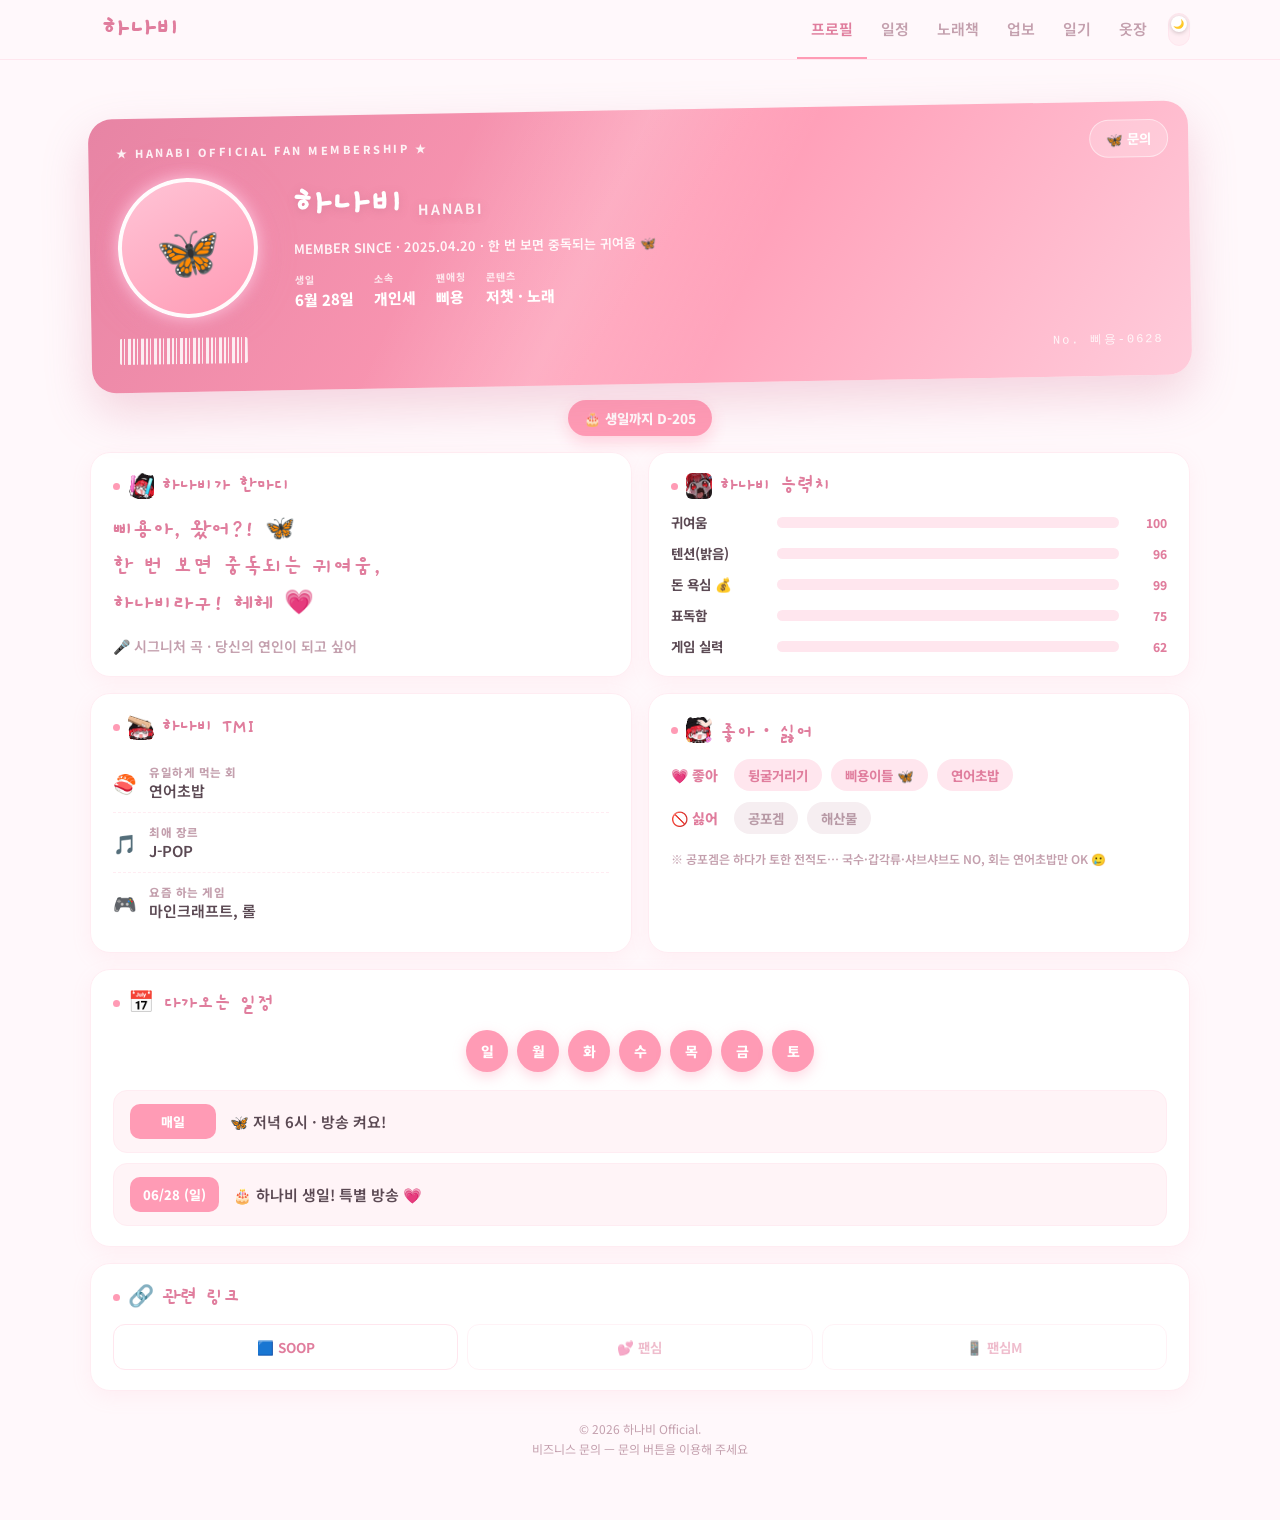
==== index.html @ 8a3b3b25 "Add files via upload" ====
<!DOCTYPE html>
<html lang="ko">
<head>
  <meta charset="UTF-8">
  <meta name="viewport" content="width=device-width, initial-scale=1.0">
  <title>하나비</title>
  <link rel="icon" type="image/jpeg" href="https://profile.img.sooplive.co.kr/LOGO/nj/njcy040628/njcy040628.jpg">
  <meta name="description" content="하나비 공식 페이지">
  <meta property="og:type" content="website">
  <meta property="og:title" content="하나비">
  <meta property="og:description" content="한 번 보면 중독되는 귀여움, 하나비">
  <meta property="og:image" content="https://profile.img.sooplive.co.kr/LOGO/nj/njcy040628/njcy040628.jpg">
  <meta property="og:image:width" content="600">
  <meta property="og:image:height" content="600">
  <meta name="twitter:card" content="summary_large_image">
  <meta name="twitter:title" content="하나비">
  <meta name="twitter:description" content="한 번 보면 중독되는 귀여움, 하나비">
  <link rel="stylesheet" href="https://cdn.jsdelivr.net/gh/orioncactus/pretendard@v1.3.9/dist/web/static/pretendard.css">
  <link href="https://fonts.googleapis.com/css2?family=Gaegu:wght@400;700&family=Nanum+Pen+Script&family=Noto+Sans+KR:wght@400;500;700;800&display=swap" rel="stylesheet">
  <style>
    :root{
      /* ── 색: 이 묶음만 바꾸면 전체 톤이 바뀝니다 (파스텔 로즈) ── */
      --main:#ff9bb5; --main-dark:#e07d9d; --main-light:#ffe6ee;
      --bg:#fff8fb; --card:#ffffff; --logo:#e07d9d;
      --text:#5b4953; --text-soft:#c4a0ae;
      --ink:#5b4953; --soft:#c4a0ae; --line:#ffecf2;
      --page-width:1100px;
      --pen:'Pretendard','Noto Sans KR',sans-serif;       /* 본문 폰트 */
      --katuri:'Gaegu','Pretendard','Noto Sans KR',cursive; /* 로고/이름/제목 손글씨 폰트 */
      --ui:'Pretendard','Noto Sans KR',sans-serif;
      --display:'Gaegu','Pretendard','Noto Sans KR',cursive;
    }
    /* ── 다크모드: 까만색 대신 박스(핑크)와 어울리는 살짝 어두운 로즈 ── */
    body.dark{
      --main:#ffa9c1; --main-dark:#ffc1d3; --main-light:#4c343f;
      --bg:#43303a; --card:#503b45; --logo:#ffc1d3;
      --text:#f3dde6; --text-soft:#e2c3cf;
      --ink:#f3dde6; --soft:#e2c3cf; --line:#5e4852;
    }
    body.dark{ color:var(--text); }
    body.dark footer{ color:var(--text-soft)!important; }

    *{ margin:0; padding:0; box-sizing:border-box; }
    html{ scroll-behavior:smooth; }
    body{
      background:var(--bg); font-family:var(--ui); color:var(--ink);
      min-height:100vh; padding:20px 16px 60px; position:relative;
      overflow-x:hidden; -webkit-font-smoothing:antialiased;
      transition:background .25s ease, color .25s ease;
    }
    a{ color:inherit; text-decoration:none; }
    button{ font-family:inherit; cursor:pointer; }
    :focus-visible{ outline:2.5px solid var(--main); outline-offset:2px; border-radius:6px; }

    /* 떠다니는 입자(연출) */
    #fx{ position:fixed; inset:0; overflow:hidden; pointer-events:none; z-index:0; }
    #fx span{ position:absolute; bottom:-40px; color:var(--main); opacity:0; animation:rise linear infinite; }
    @keyframes rise{ 0%{transform:translateY(0) rotate(0);opacity:0;} 10%{opacity:.40;} 90%{opacity:.40;} 100%{transform:translateY(-106vh) rotate(40deg);opacity:0;} }
    @media (prefers-reduced-motion: reduce){ #fx{display:none;} }

    /* ── 네비 (로고 + 카테고리 + 다크토글) ── */
    .nav{
      position:sticky; top:0; z-index:100;
      background:rgba(255,248,251,0.9); backdrop-filter:blur(12px); -webkit-backdrop-filter:blur(12px);
      border-bottom:1.5px solid var(--main-light);
      display:flex; justify-content:center; margin:-20px -16px 20px; padding:0 12px;
    }
    body.dark .nav{ background:rgba(67,48,58,0.92); }
    .nav-inner{ display:flex; align-items:center; max-width:var(--page-width); width:100%; }
    /* 로고 우선순위 보호 (다른 .nav a 규칙에 안 먹히게) */
    .nav a.nav-logo{
      font-family:var(--katuri); font-size:32px !important; font-weight:700;
      color:var(--logo) !important; padding:8px 12px; margin-right:auto;
      line-height:1; white-space:nowrap; flex-shrink:0; letter-spacing:.5px;
    }
    .nav a{ padding:18px 14px; font-size:15px; font-weight:600; color:var(--soft); border-bottom:2.5px solid transparent; transition:all .2s; white-space:nowrap; }
    .nav a:hover, .nav a.active{ color:var(--main-dark); border-bottom-color:var(--main); }
    .theme-switch{ flex-shrink:0; margin-left:7px; position:relative; width:22px; height:33px; border-radius:999px; border:1.5px solid var(--main-light); background:#ffeef3; padding:0; transition:background .2s; }
    .theme-switch .knob{ position:absolute; left:1.5px; top:1.5px; width:16px; height:16px; border-radius:50%; background:#fff; display:flex; align-items:center; justify-content:center; font-size:9px; box-shadow:0 1px 4px rgba(0,0,0,.2); transition:top .2s, background .2s; }
    body.dark .theme-switch{ background:#5e4852; }
    body.dark .theme-switch .knob{ top:14px; background:#3c2b34; }
    @media (max-width:560px){
      .nav a.nav-logo{ font-size:26px !important; padding:8px 6px; }
      .nav{ padding:0 6px; } .nav a{ padding:14px 8px; font-size:13px; }
    }
    @media (max-width:400px){
      .nav a.nav-logo{ font-size:22px !important; padding:8px 4px; }
      .nav a{ padding:12px 6px; font-size:12px; }
    }

    .wrap{ position:relative; z-index:1; max-width:var(--page-width); margin:0 auto; }

    /* ── 공통 부품 ── */
    .chip{ display:inline-flex; align-items:center; background:var(--main-light); color:var(--main-dark); border-radius:999px; padding:6px 14px; font-size:13.5px; font-weight:700; }
    .tag-gray{ background:#f6eef1; color:#b89aa6; }
    body.dark .tag-gray{ background:#2c1d24; color:#c89cab; }
    .dday{ display:inline-flex; align-items:center; gap:5px; background:var(--main); color:#fff; border-radius:999px; padding:8px 16px; font-size:13.5px; font-weight:800; box-shadow:0 6px 16px color-mix(in srgb,var(--main) 40%,transparent); }
    .sect-title{ font-family:var(--display); font-size:21px; font-weight:700; color:var(--main-dark); display:flex; align-items:center; gap:8px; margin-bottom:13px; }
    .sect-title::before{ content:""; width:7px; height:7px; border-radius:50%; background:var(--main); flex-shrink:0; }
    .sect-ic{ width:26px; height:26px; object-fit:contain; border-radius:6px; flex-shrink:0; }
    .panel{ background:var(--card); border:1.5px solid var(--line); border-radius:20px; padding:20px 22px; box-shadow:0 6px 20px rgba(255,155,181,.10); }

    .quote-box{ font-family:var(--display); font-size:24px; font-weight:700; color:var(--main-dark); line-height:1.55; }
    .quote-sub{ font-size:14px; font-weight:600; color:var(--soft); margin-top:12px; }
    .quote-sub:empty{ display:none; }

    /* TMI */
    .tmi-list{ display:flex; flex-direction:column; }
    .tmi-row{ display:flex; gap:12px; align-items:center; padding:11px 0; border-bottom:1px dashed var(--line); }
    .tmi-row:last-child{ border-bottom:none; }
    .tmi-ic{ font-size:19px; flex-shrink:0; }
    .tmi-k{ font-size:11.5px; font-weight:800; color:var(--soft); letter-spacing:.5px; }
    .tmi-v{ font-size:15px; font-weight:600; }

    /* 능력치 */
    .stats{ display:flex; flex-direction:column; gap:11px; }
    .stat-row{ display:grid; grid-template-columns:96px 1fr 38px; align-items:center; gap:10px; }
    .stat-row .lab{ font-size:13.5px; font-weight:700; }
    .stat-row .bar{ height:11px; border-radius:999px; background:var(--main-light); overflow:hidden; }
    .stat-row .fill{ height:100%; border-radius:999px; background:linear-gradient(90deg,var(--main),var(--main-dark)); }
    .stat-row .pct{ font-size:12px; font-weight:800; color:var(--main-dark); text-align:right; }

    /* 좋아 싫어 */
    .likes{ display:flex; flex-direction:column; gap:11px; }
    .like-row{ display:flex; align-items:center; gap:9px; flex-wrap:wrap; }
    .like-row .lab{ font-size:14px; font-weight:800; color:var(--main-dark); min-width:54px; }
    .like-note{ font-size:12px; color:var(--soft); font-weight:600; margin-top:4px; line-height:1.6; }

    /* 다가오는 일정 — 요일 동그라미 + 행 */
    .day-row{ display:flex; flex-wrap:wrap; gap:9px; justify-content:center; margin:2px 0 18px; }
    .day{ width:42px; height:42px; border-radius:50%; display:flex; align-items:center; justify-content:center; font-size:14px; font-weight:800; background:var(--main-light); color:var(--soft); }
    .day.on{ background:var(--main); color:#fff; box-shadow:0 5px 13px color-mix(in srgb,var(--main) 38%,transparent); }
    .sch-list{ display:flex; flex-direction:column; gap:10px; }
    .sch-item{ display:flex; align-items:center; gap:14px; background:color-mix(in srgb,var(--main-light) 45%,var(--card)); border:1px solid var(--line); border-radius:14px; padding:13px 16px; }
    .sch-item .d{ font-size:13px; font-weight:800; color:#fff; background:var(--main); border-radius:10px; padding:8px 13px; flex-shrink:0; text-align:center; min-width:86px; }
    .sch-item .t{ font-size:15px; font-weight:600; }

    /* 다시보기(VOD) — loadOriginalSongs()가 자동으로 채움 */
    .ovod-grid{ display:grid; grid-template-columns:repeat(2,1fr); gap:13px; }
    .ovod-card{ border-radius:16px; overflow:hidden; border:1.5px solid var(--line); background:var(--card); transition:transform .15s; }
    .ovod-card:hover{ transform:translateY(-3px); }
    .ovod-embed{ position:relative; width:100%; aspect-ratio:16/9; background:#000; }
    .ovod-embed iframe{ position:absolute; inset:0; width:100%; height:100%; border:0; }
    .ovod-title{ padding:12px 14px; font-weight:700; color:var(--text); text-align:center; font-size:14px; }

    /* 관련 링크 */
    .links{ display:grid; grid-template-columns:repeat(3,1fr); gap:9px; }
    .link-btn{ display:flex; align-items:center; gap:7px; justify-content:center; border:1.5px solid var(--main-light); border-radius:12px; padding:12px; font-weight:700; font-size:13.5px; color:var(--main-dark); transition:all .15s; }
    .link-btn:hover{ background:var(--main-light); }

    /* ── 회원증 카드 ── */
    .e-wrap{ padding-top:30px; display:flex; flex-direction:column; gap:16px; }
    .e-card{ position:relative; border-radius:24px; padding:26px 28px 28px; color:#fff; overflow:hidden; background:linear-gradient(125deg,#e784a4,#ff9bb5 52%,#ffccdb); box-shadow:0 20px 46px rgba(220,130,160,.30); transform:rotate(-1deg); }
    .e-card .sheen{ position:absolute; inset:0; background:linear-gradient(115deg,transparent 32%,rgba(255,255,255,.22) 46%,transparent 60%); pointer-events:none; }
    .e-card .inq{ position:absolute; top:18px; right:20px; z-index:2; display:inline-flex; align-items:center; gap:5px; background:rgba(255,255,255,.22); border:1.5px solid rgba(255,255,255,.5); color:#fff; border-radius:999px; padding:8px 16px; font-size:13.5px; font-weight:700; transition:all .15s; }
    .e-card .inq:hover{ background:rgba(255,255,255,.36); }
    .e-top{ font-size:11px; font-weight:800; letter-spacing:2.5px; color:rgba(255,255,255,.88); text-transform:uppercase; margin-bottom:18px; }
    .e-main{ display:flex; gap:32px; align-items:center; flex-wrap:wrap; position:relative; z-index:1; }
    .e-photo{ width:140px; height:140px; border-radius:50%; overflow:hidden; flex-shrink:0; border:4px solid rgba(255,255,255,.95); background:linear-gradient(150deg,#ffc4d6,#ff9bb5); display:flex; align-items:center; justify-content:center; font-size:52px; box-shadow:0 0 16px rgba(255,202,224,.9),0 0 34px rgba(255,150,190,.6),0 8px 22px rgba(220,130,160,.35); animation:neon 2.8s ease-in-out infinite; cursor:pointer; }
    .e-photo img{ width:100%; height:100%; object-fit:cover; display:block; }
    @keyframes neon{ 0%,100%{box-shadow:0 0 14px rgba(255,206,226,.78),0 0 28px rgba(255,156,196,.5),0 8px 22px rgba(220,130,160,.35);} 50%{box-shadow:0 0 24px rgba(255,216,232,1),0 0 52px rgba(255,166,200,.85),0 8px 22px rgba(220,130,160,.35);} }
    @media (prefers-reduced-motion: reduce){ .e-photo{ animation:none; } }
    .e-id{ flex:1; min-width:230px; padding-left:4px; }
    .e-name{ font-family:var(--display); font-weight:700; font-size:46px; line-height:1; display:flex; align-items:baseline; gap:11px; text-shadow:0 2px 10px rgba(180,90,120,.28); }
    .e-name em{ font-style:normal; font-family:var(--ui); font-size:14px; font-weight:700; letter-spacing:2px; color:rgba(255,255,255,.88); }
    .e-since{ font-size:13px; font-weight:600; color:rgba(255,255,255,.92); margin:11px 0 14px; }
    .e-stats{ display:flex; flex-wrap:wrap; gap:16px 20px; }
    .e-stat .k{ font-size:10px; font-weight:800; letter-spacing:1px; color:rgba(255,255,255,.75); text-transform:uppercase; }
    .e-stat .v{ font-size:15px; font-weight:800; margin-top:2px; }
    .e-foot{ display:flex; justify-content:space-between; align-items:flex-end; margin-top:20px; position:relative; z-index:1; gap:12px; flex-wrap:wrap; }
    .e-barcode{ height:26px; width:128px; background:repeating-linear-gradient(90deg,#fff 0 2px,transparent 2px 4px,#fff 4px 5px,transparent 5px 8px,#fff 8px 11px,transparent 11px 13px); opacity:.85; border-radius:2px; }
    .e-no{ font-family:'Courier New',monospace; font-size:12px; letter-spacing:2px; color:rgba(255,255,255,.85); }
    .e-body{ display:grid; grid-template-columns:1fr 1fr; gap:16px; }
    .e-body .full{ grid-column:1/-1; }
    @media(max-width:740px){
      .e-name{ font-size:38px; }
      .e-body{ grid-template-columns:1fr; }
      .e-main{ justify-content:center; text-align:center; }
      .e-id{ text-align:left; min-width:0; }
      .e-photo{ width:122px; height:122px; }
      .ovod-grid{ grid-template-columns:1fr; }
      .links{ grid-template-columns:repeat(3,1fr); }
    }

    /* ── 문의 모달 ── */
    .iq-ov{ position:absolute; left:0; right:0; background:rgba(90,55,70,.4); display:none; align-items:flex-start; justify-content:center; z-index:600; padding:16px; }
    .iq-ov.show{ display:flex; }
    .iq-modal{ background:var(--card); border-radius:22px; width:100%; max-width:420px; padding:24px; box-shadow:0 20px 60px rgba(150,80,110,.35); }
    .iq-title{ font-size:18px; font-weight:800; color:var(--main-dark); margin-bottom:4px; }
    .iq-desc{ font-size:13px; color:var(--text-soft); margin-bottom:16px; }
    .iq-input{ width:100%; padding:12px 14px; border-radius:12px; border:1.5px solid var(--main-light); background:var(--bg); color:var(--ink); font-size:14px; outline:none; margin-bottom:10px; font-family:inherit; box-sizing:border-box; }
    .iq-input:focus{ border-color:var(--main); }
    .iq-btns{ display:flex; gap:8px; margin-top:6px; }
    .iq-btns button{ flex:1; padding:12px; border-radius:12px; border:none; font-size:14px; font-weight:700; }
    .iq-send{ background:var(--main); color:#fff; }
    .iq-cancel{ background:var(--main-light); color:var(--main-dark); }

    footer{ text-align:center; color:var(--text-soft); font-size:12px; line-height:1.7; margin-top:28px; position:relative; z-index:1; }

    /* ====== 다크모드: 아래 바디 박스도 히어로(핑크)와 색 통일 + 글자 흰색 ====== */
    body.dark .panel{
      background:linear-gradient(135deg,#e07d9d,#ff9bb5);
      border-color:rgba(255,255,255,.28); color:#fff;
      box-shadow:0 10px 28px rgba(120,40,70,.42);
      --main:#ffffff; --main-dark:#ffffff; --main-light:rgba(255,255,255,.22);
      --soft:rgba(255,255,255,.82); --line:rgba(255,255,255,.28);
      --card:transparent; --text:#ffffff; --text-soft:rgba(255,255,255,.82); --ink:#ffffff;
    }
    body.dark .panel .tag-gray{ background:rgba(255,255,255,.15); color:rgba(255,255,255,.85); }
    body.dark .panel .day{ background:rgba(255,255,255,.12); color:rgba(255,255,255,.55); box-shadow:none; }
    body.dark .panel .day.on{ background:rgba(255,255,255,.30); color:#fff; }
    body.dark .panel .sch-item{ background:rgba(255,255,255,.13); border-color:rgba(255,255,255,.22); }
    body.dark .panel .sch-item .d{ background:rgba(255,255,255,.28); color:#fff; }
    body.dark .panel .ovod-card{ background:rgba(255,255,255,.12); border-color:rgba(255,255,255,.24); }
    body.dark .panel .ovod-title{ color:#fff; }
    body.dark .panel .link-btn{ border-color:rgba(255,255,255,.45); color:#fff; }
    body.dark .panel .link-btn:hover{ background:rgba(255,255,255,.18); }
  </style>
</head>
<body>

<div id="fx"></div>

<nav class="nav">
  <div class="nav-inner">
    <a href="index.html" class="nav-logo">하나비</a>
    <a href="index.html" class="active">프로필</a>
    <a href="schedule/">일정</a>
    <a href="song/">노래책</a>
    <a href="work/">업보</a>
    <a href="diary/">일기</a>
    <a href="dress/">옷장</a>
    <button class="theme-switch" id="themeSwitch" type="button" aria-label="다크모드 전환"><span class="knob" id="themeKnob">🌙</span></button>
  </div>
</nav>

<div class="wrap">
  <section class="e-wrap">

    <!-- 회원증 카드 (필수①: SOOP 프사 / 필수②: 문의) -->
    <div class="e-card">
      <div class="sheen"></div>
      <button class="inq" onclick="openInquiry()">🦋 문의</button>
      <div class="e-top">★ HANABI OFFICIAL FAN MEMBERSHIP ★</div>
      <div class="e-main">
        <div class="e-photo" id="avatarWrap">
          <img id="avatarImg" src="" alt="하나비" style="display:none" onerror="this.style.display='none'; var e=document.getElementById('avatarEmoji'); if(e) e.style.display='flex'">
          <span id="avatarEmoji">🦋</span>
        </div>
        <div class="e-id">
          <div class="e-name"><span id="info-name">하나비</span> <em>HANABI</em></div>
          <div class="e-since">MEMBER SINCE · 2025.04.20 · 한 번 보면 중독되는 귀여움 🦋</div>
          <div class="e-stats">
            <div class="e-stat"><div class="k">생일</div><div class="v">6월 28일</div></div>
            <div class="e-stat"><div class="k">소속</div><div class="v">개인세</div></div>
            <div class="e-stat"><div class="k">팬애칭</div><div class="v" id="info-fandom">삐용</div></div>
            <div class="e-stat"><div class="k">콘텐츠</div><div class="v">저챗 · 노래</div></div>
          </div>
        </div>
      </div>
      <div class="e-foot"><div class="e-barcode"></div><div class="e-no">No. 삐용-0628</div></div>
    </div>

    <div style="display:flex;justify-content:center;"><span class="dday" id="dday"></span></div>

    <div class="e-body">

      <!-- 한마디 (quote + head-sub) -->
      <div class="panel">
        <div class="sect-title"><img class="sect-ic" src="[data-uri]" alt="">하나비가 한마디</div>
        <div class="quote-box" id="quote"></div>
        <div class="quote-sub" id="head-sub"></div>
      </div>

      <!-- 능력치 (디자인 고정값) -->
      <div class="panel">
        <div class="sect-title"><img class="sect-ic" src="[data-uri]" alt="">하나비 능력치</div>
        <div class="stats">
          <div class="stat-row"><span class="lab">귀여움</span><span class="bar"><span class="fill" style="width:100%"></span></span><span class="pct">100</span></div>
          <div class="stat-row"><span class="lab">텐션(밝음)</span><span class="bar"><span class="fill" style="width:96%"></span></span><span class="pct">96</span></div>
          <div class="stat-row"><span class="lab">돈 욕심 💰</span><span class="bar"><span class="fill" style="width:99%"></span></span><span class="pct">99</span></div>
          <div class="stat-row"><span class="lab">표독함</span><span class="bar"><span class="fill" style="width:75%"></span></span><span class="pct">75</span></div>
          <div class="stat-row"><span class="lab">게임 실력</span><span class="bar"><span class="fill" style="width:62%"></span></span><span class="pct">62</span></div>
        </div>
      </div>

      <!-- TMI (tmi-food / tmi-song / tmi-book) -->
      <div class="panel">
        <div class="sect-title"><img class="sect-ic" src="[data-uri]" alt="">하나비 TMI</div>
        <div class="tmi-list">
          <div class="tmi-row"><span class="tmi-ic">🍣</span><div><div class="tmi-k">유일하게 먹는 회</div><div class="tmi-v" id="tmi-food"></div></div></div>
          <div class="tmi-row"><span class="tmi-ic">🎵</span><div><div class="tmi-k">최애 장르</div><div class="tmi-v" id="tmi-song"></div></div></div>
          <div class="tmi-row"><span class="tmi-ic">🎮</span><div><div class="tmi-k">요즘 하는 게임</div><div class="tmi-v" id="tmi-book"></div></div></div>
        </div>
      </div>

      <!-- 좋아 · 싫어 (like1~4 / dislike1~2) -->
      <div class="panel">
        <div class="sect-title"><img class="sect-ic" src="[data-uri]" alt="">좋아 · 싫어</div>
        <div class="likes">
          <div class="like-row"><span class="lab">💗 좋아</span><span class="chip" id="like1"></span><span class="chip" id="like2"></span><span class="chip" id="like3"></span><span class="chip" id="like4"></span></div>
          <div class="like-row"><span class="lab">🚫 싫어</span><span class="chip tag-gray" id="dislike1"></span><span class="chip tag-gray" id="dislike2"></span></div>
          <div class="like-note">※ 공포겜은 하다가 토한 전적도… 국수·갑각류·샤브샤브도 NO, 회는 연어초밥만 OK 🥲</div>
        </div>
      </div>

      <!-- 다가오는 일정 (요일=days 연동 / 행=고정) -->
      <div class="panel full">
        <div class="sect-title">📅 다가오는 일정</div>
        <div class="day-row">
          <span class="day" id="day-0">일</span>
          <span class="day" id="day-1">월</span>
          <span class="day" id="day-2">화</span>
          <span class="day" id="day-3">수</span>
          <span class="day" id="day-4">목</span>
          <span class="day" id="day-5">금</span>
          <span class="day" id="day-6">토</span>
        </div>
        <div class="sch-list">
          <div class="sch-item"><span class="d">매일</span><span class="t">🦋 저녁 6시 · 방송 켜요!</span></div>
          <div class="sch-item"><span class="d">06/28 (일)</span><span class="t">🎂 하나비 생일! 특별 방송 💗</span></div>
        </div>
      </div>

      <!-- 다시보기(VOD) — 관리자 "오리지널 곡"에 VOD ID 넣으면 자동 임베드, 없으면 자동 숨김 -->
      <div class="panel full" id="songs-card" style="display:none">
        <div class="sect-title">🎬 하나비 다시보기 (VOD)</div>
        <div class="ovod-grid" id="ovod-grid"></div>
      </div>

      <!-- 관련 링크 (link-soop / link-fancim / link-mfancim) -->
      <div class="panel full">
        <div class="sect-title">🔗 관련 링크</div>
        <div class="links">
          <a class="link-btn" id="link-soop" href="#" target="_blank">🟦 SOOP</a>
          <a class="link-btn" id="link-fancim" href="#" target="_blank">💕 팬심</a>
          <a class="link-btn" id="link-mfancim" href="#" target="_blank">📱 팬심M</a>
        </div>
      </div>

    </div>
  </section>
</div>

<footer>© 2026 하나비 Official.<br>비즈니스 문의 — 문의 버튼을 이용해 주세요</footer>

<!-- 필수② 문의 모달 -->
<div class="iq-ov" id="iq-ov" onclick="if(event.target===this)closeInquiry()">
  <div class="iq-modal">
    <div class="iq-title">🦋 문의하기</div>
    <div class="iq-desc">하나비에게 하고 싶은 말을 남겨주세요 💗</div>
    <input class="iq-input" id="iq-nick" placeholder="닉네임 (필수)">
    <textarea class="iq-input" id="iq-msg" rows="4" placeholder="문의 내용을 적어주세요"></textarea>
    <div class="iq-btns">
      <button class="iq-cancel" onclick="closeInquiry()">취소</button>
      <button class="iq-send" onclick="sendInquiry()">보내기 💗</button>
    </div>
  </div>
</div>

<script src="https://cdn.jsdelivr.net/npm/@supabase/supabase-js@2/dist/umd/supabase.min.js"></script>
<script src="supabase.js"></script>
<script>
  // 기본값(=하나비 데이터). 관리자에서 저장하면 그 값이 우선 적용됩니다.
  const defaults = {
    'soop-id': 'njcy040628',
    avatar: 'https://media.discordapp.net/attachments/1491507864429269004/1518097857905819778/Honeycam_2026-04-02_14-23-13.gif?ex=6a38ae4e&is=6a375cce&hm=020aabccb123e61a4e228561f84d3f470d7c712e2c52903b4cb1162a5ae8467f&=',
    'info-name': '하나비',
    'info-catchphrase': '한 번 보면 중독되는 귀여움',
    'info-tags': '', 'info-mbti': '', 'info-fandom': '삐용', 'info-dates': '데뷔 2025.04.20',
    like1: '뒹굴거리기', like2: '삐용이들 🦋', like3: '연어초밥', like4: '',
    dislike1: '공포겜', dislike2: '해산물',
    'tmi-food': '연어초밥', 'tmi-song': 'J-POP', 'tmi-book': '마인크래프트, 롤',
    days: '0,1,2,3,4,5,6',
    quote: '삐용아, 왔어?! 🦋\n한 번 보면 중독되는 귀여움,\n하나비라구! 헤헤 💗',
    'head-sub': '🎤 시그니처 곡 · 당신의 연인이 되고 싶어',
    msg: '',
    'link-soop': 'https://www.sooplive.com/station/njcy040628',
    'link-youtube': '', 'link-fancafe': '', 'link-fancim': '', 'link-mfancim': '', 'link-heart': '', 'link-code': '',
  };

  async function load() {
    let saved = {};
    try {
      const { data } = await db.from('profile').select('data').eq('id', 1);
      if (data && data[0] && data[0].data) saved = data[0].data;
    } catch (e) { console.log('profile load: 기본값 사용', e && e.message); }
    const d = { ...defaults, ...saved };

    // 필수① SOOP 프사: 직접 URL(avatar) 우선, 없으면 soop-id로 자동 조립
    function soopAvatar(id) {
      if (!id) return null;
      id = String(id).trim().toLowerCase();
      if (id.length < 2) return null;
      return `https://profile.img.sooplive.co.kr/LOGO/${id.slice(0,2)}/${id}/${id}.jpg`;
    }
    const avatarUrl = d.avatar || soopAvatar(d['soop-id']);
    const img = document.getElementById('avatarImg');
    const emoji = document.getElementById('avatarEmoji');
    if (avatarUrl && img) { img.src = avatarUrl; img.style.display = 'block'; if (emoji) emoji.style.display = 'none'; }

    // 아래는 전부 "요소가 있을 때만" 동작
    const nameEl = document.getElementById('info-name'); if (nameEl) nameEl.textContent = d['info-name'] || '';
    const quoteEl = document.getElementById('quote'); if (quoteEl) quoteEl.innerHTML = (d.quote || '').replace(/\n/g, '<br>');
    const hsEl = document.getElementById('head-sub'); if (hsEl) hsEl.textContent = d['head-sub'] || '';
    const msgEl = document.getElementById('msg'); if (msgEl) msgEl.innerHTML = (d.msg || '').replace(/\n/g, '<br>');

    ['info-catchphrase', 'info-mbti', 'info-fandom', 'info-dates'].forEach(id => {
      const el = document.getElementById(id); if (el) el.textContent = d[id] || '';
    });
    const tagsEl = document.getElementById('info-tags');
    if (tagsEl) tagsEl.innerHTML = (d['info-tags'] || '').split(',').filter(t => t.trim())
      .map(t => `<span class="chip">${t.trim()}</span>`).join('');

    // TMI
    ['tmi-food', 'tmi-song', 'tmi-book'].forEach(id => {
      const el = document.getElementById(id); if (el) el.textContent = d[id] || '';
    });

    // 좋아/싫어 (빈 값은 자동 숨김)
    ['like1', 'like2', 'like3', 'like4', 'dislike1', 'dislike2'].forEach(id => {
      const el = document.getElementById(id);
      if (el) { const v = (d[id] || '').trim(); el.textContent = v; el.style.display = v ? '' : 'none'; }
    });

    // 관련 링크 (값 있으면 href 연결, 없으면 비활성)
    [['link-soop'], ['link-fancim'], ['link-mfancim']].forEach(([id]) => {
      const el = document.getElementById(id); if (!el) return;
      const v = (d[id] || '').trim();
      if (v) { el.href = v; el.style.opacity = ''; el.style.pointerEvents = ''; }
      else { el.href = '#'; el.style.opacity = '.5'; el.style.pointerEvents = 'none'; }
    });

    // 방송 요일 (days → 동그라미 점등)
    const activeDays = (d.days || '').split(',').map(x => x.trim());
    for (let i = 0; i <= 6; i++) {
      const chip = document.getElementById('day-' + i);
      if (chip) chip.className = 'day' + (activeDays.includes(String(i)) ? ' on' : '');
    }
  }

  // 오리지널 곡(VOD) — songs-card / ovod-grid 가 있을 때만, DB 없으면 조용히 숨김
  async function loadOriginalSongs() {
    const card = document.getElementById('songs-card');
    const grid = document.getElementById('ovod-grid');
    if (!card || !grid) return;
    if (typeof fetchAll !== 'function') { card.style.display = 'none'; return; }
    try {
      const list = await fetchAll('original_songs', { order: 'id', asc: false });
      if (!list || !list.length) { card.style.display = 'none'; return; }
      card.style.display = '';
      grid.innerHTML = list.map(s => {
        const vid = (s.vod_id || '').trim();
        return `<div class="ovod-card"><div class="ovod-embed"><iframe src="https://vod.sooplive.co.kr/player/${vid}/embed?showChat=false&autoPlay=false&mutePlay=false" frameborder="0" allowfullscreen scrolling="no"></iframe></div><div class="ovod-title">${(s.title || '').replace(/</g, '&lt;')}</div></div>`;
      }).join('');
    } catch (e) { console.log('VOD load skip', e && e.message); card.style.display = 'none'; }
  }

  load();
  loadOriginalSongs();

  // 필수② 문의 모달
  function openInquiry() {
    const ov = document.getElementById('iq-ov');
    const e = window.event;
    let y = 80;
    if (e) { y = (e.pageY != null ? e.pageY : (e.clientY || 0)); }
    ov.style.top = Math.max(10, y - 60) + 'px';
    ov.classList.add('show');
  }
  function closeInquiry() { document.getElementById('iq-ov').classList.remove('show'); }
  async function sendInquiry() {
    const nick = document.getElementById('iq-nick').value.trim();
    if (!nick) { alert('닉네임을 적어주세요'); return; }
    const msg = document.getElementById('iq-msg').value.trim();
    if (!msg) { alert('문의 내용을 적어주세요'); return; }
    let ok = false;
    try { if (typeof insertRow === 'function') ok = await insertRow('inquiries', { nickname: nick, message: msg }); }
    catch (e) { ok = false; }
    if (ok) {
      alert('문의가 전송됐어요! 💗');
      document.getElementById('iq-nick').value = ''; document.getElementById('iq-msg').value = '';
      closeInquiry();
    } else {
      alert('전송 실패 ㅠㅠ 잠시 후 다시 시도해주세요');
    }
  }

  // SOOP iframe 삽입 시 높이 자동조절
  if (window.parent !== window && typeof initIframeResize === 'function') {
    window.addEventListener('load', initIframeResize);
    setTimeout(initIframeResize, 800);
  }
</script>
<script>
  // 필수③ 다크모드 토글
  (function () {
    if (localStorage.getItem('theme') === 'dark') document.body.classList.add('dark');
    var sw = document.getElementById('themeSwitch');
    var knob = document.getElementById('themeKnob');
    function refresh() { if (knob) knob.textContent = document.body.classList.contains('dark') ? '☀️' : '🌙'; }
    if (sw) sw.addEventListener('click', function () {
      document.body.classList.toggle('dark');
      localStorage.setItem('theme', document.body.classList.contains('dark') ? 'dark' : 'light');
      refresh();
    });
    refresh();
  })();

  // 생일 D-Day (6월 28일)
  (function () {
    var t = new Date(); t.setHours(0, 0, 0, 0);
    var n = new Date(t.getFullYear(), 5, 28); // 5 = 6월
    if (n < t) n.setFullYear(t.getFullYear() + 1);
    var d = Math.round((n - t) / 86400000);
    var el = document.getElementById('dday');
    if (el) el.textContent = d === 0 ? '🎂 생일 D-DAY!' : '🎂 생일까지 D-' + d;
  })();
</script>
<!-- 공통 연출(입자·클릭·기울기·프사톡). 모양은 fx.js 상단 설정에서 -->
<script src="fx.js"></script>
</body>
</html>
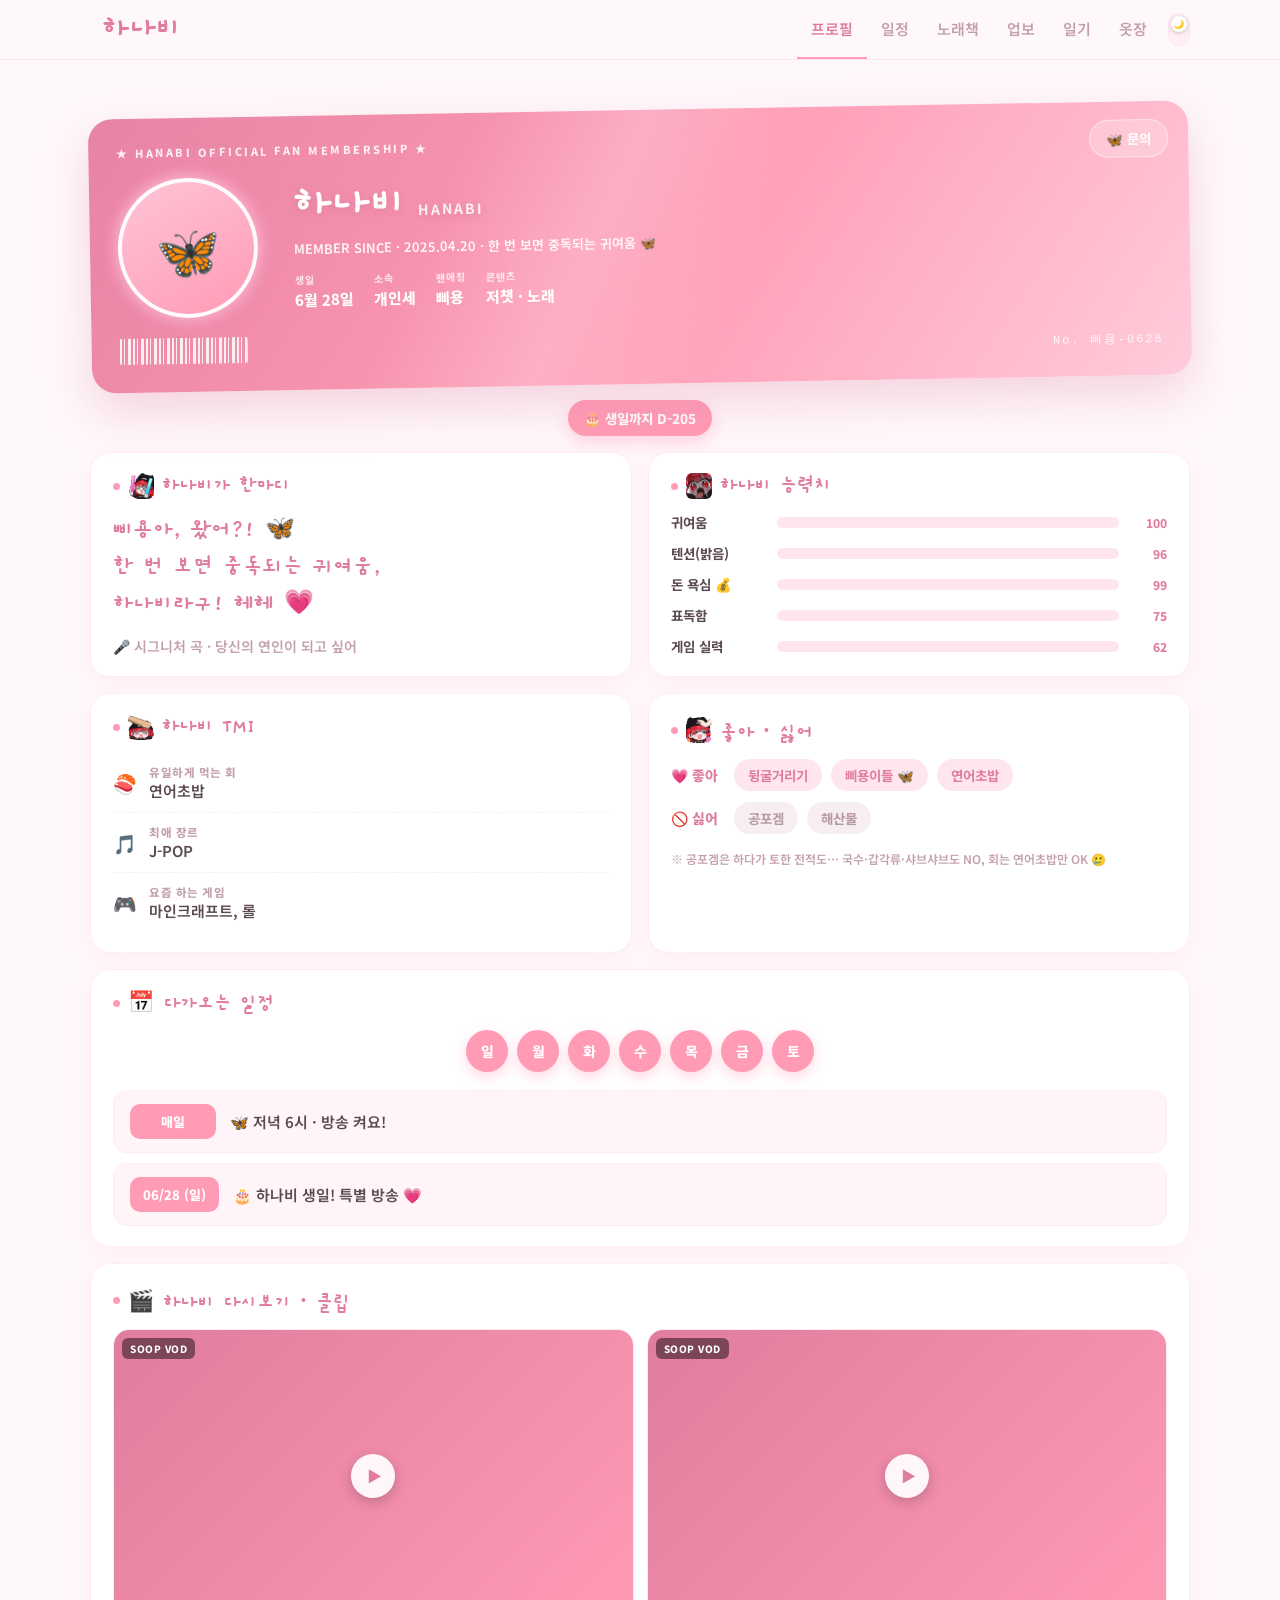
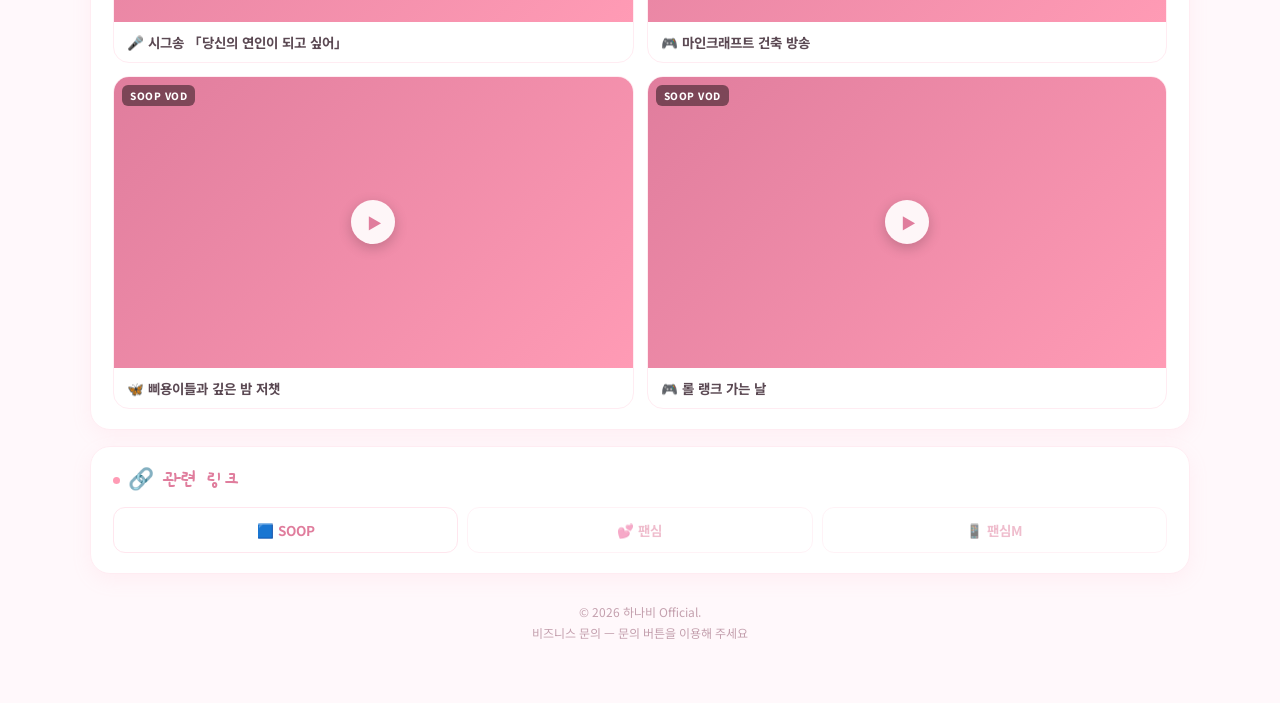
==== commit b19cd39f: "Add files via upload" ====
--- a/index.html
+++ b/index.html
@@ -142,6 +142,14 @@
     .ovod-embed{ position:relative; width:100%; aspect-ratio:16/9; background:#000; }
     .ovod-embed iframe{ position:absolute; inset:0; width:100%; height:100%; border:0; }
     .ovod-title{ padding:12px 14px; font-weight:700; color:var(--text); text-align:center; font-size:14px; }
+    /* ▶ 미리보기 카드(곡 등록 전 표시) */
+    .vod-grid{ display:grid; grid-template-columns:repeat(2,1fr); gap:13px; }
+    .vod-card{ background:var(--card); border:1.5px solid var(--line); border-radius:16px; overflow:hidden; transition:transform .15s; }
+    .vod-card:hover{ transform:translateY(-3px); }
+    .vod-thumb{ position:relative; aspect-ratio:16/9; background:linear-gradient(135deg,var(--main-dark),var(--main)); display:flex; align-items:center; justify-content:center; }
+    .vod-thumb .play{ width:44px; height:44px; border-radius:50%; background:rgba(255,255,255,.92); display:flex; align-items:center; justify-content:center; color:var(--main-dark); font-size:15px; padding-left:3px; box-shadow:0 4px 14px rgba(0,0,0,.2); }
+    .vod-thumb .tag{ position:absolute; top:8px; left:8px; background:rgba(0,0,0,.45); color:#fff; font-size:10px; font-weight:800; padding:3px 8px; border-radius:6px; letter-spacing:.5px; }
+    .vod-title{ padding:10px 13px; font-size:13.5px; font-weight:700; }
 
     /* 관련 링크 */
     .links{ display:grid; grid-template-columns:repeat(3,1fr); gap:9px; }
@@ -213,6 +221,10 @@
     body.dark .panel .sch-item .d{ background:rgba(255,255,255,.28); color:#fff; }
     body.dark .panel .ovod-card{ background:rgba(255,255,255,.12); border-color:rgba(255,255,255,.24); }
     body.dark .panel .ovod-title{ color:#fff; }
+    body.dark .panel .vod-card{ background:rgba(255,255,255,.12); border-color:rgba(255,255,255,.24); }
+    body.dark .panel .vod-thumb{ background:linear-gradient(135deg,#c96788,#e88aa8); }
+    body.dark .panel .vod-thumb .play{ background:rgba(255,255,255,.95); color:#d96f93; }
+    body.dark .panel .vod-title{ color:#fff; }
     body.dark .panel .link-btn{ border-color:rgba(255,255,255,.45); color:#fff; }
     body.dark .panel .link-btn:hover{ background:rgba(255,255,255,.18); }
   </style>
@@ -322,10 +334,15 @@
         </div>
       </div>
 
-      <!-- 다시보기(VOD) — 관리자 "오리지널 곡"에 VOD ID 넣으면 자동 임베드, 없으면 자동 숨김 -->
-      <div class="panel full" id="songs-card" style="display:none">
-        <div class="sect-title">🎬 하나비 다시보기 (VOD)</div>
-        <div class="ovod-grid" id="ovod-grid"></div>
+      <!-- 다시보기·클립 — ▶ 미리보기 카드 기본 표시. 관리자 프로필 탭 "다시보기·클립"에 ID 넣으면 실제 영상으로 자동 교체 -->
+      <div class="panel full" id="songs-card">
+        <div class="sect-title">🎬 하나비 다시보기 · 클립</div>
+        <div class="ovod-grid" id="ovod-grid">
+          <div class="vod-card"><div class="vod-thumb"><span class="tag">SOOP VOD</span><span class="play">▶</span></div><div class="vod-title">🎤 시그송 「당신의 연인이 되고 싶어」</div></div>
+          <div class="vod-card"><div class="vod-thumb"><span class="tag">SOOP VOD</span><span class="play">▶</span></div><div class="vod-title">🎮 마인크래프트 건축 방송</div></div>
+          <div class="vod-card"><div class="vod-thumb"><span class="tag">SOOP VOD</span><span class="play">▶</span></div><div class="vod-title">🦋 삐용이들과 깊은 밤 저챗</div></div>
+          <div class="vod-card"><div class="vod-thumb"><span class="tag">SOOP VOD</span><span class="play">▶</span></div><div class="vod-title">🎮 롤 랭크 가는 날</div></div>
+        </div>
       </div>
 
       <!-- 관련 링크 (link-soop / link-fancim / link-mfancim) -->
@@ -439,21 +456,20 @@
     }
   }
 
-  // 오리지널 곡(VOD) — songs-card / ovod-grid 가 있을 때만, DB 없으면 조용히 숨김
+  // 오리지널 곡(VOD) — 등록되면 ▶카드를 실제 임베드로 교체. 없으면 ▶카드 유지
   async function loadOriginalSongs() {
     const card = document.getElementById('songs-card');
     const grid = document.getElementById('ovod-grid');
     if (!card || !grid) return;
-    if (typeof fetchAll !== 'function') { card.style.display = 'none'; return; }
+    if (typeof fetchAll !== 'function') return; // DB 미연결 → ▶ 미리보기 카드 그대로
     try {
       const list = await fetchAll('original_songs', { order: 'id', asc: false });
-      if (!list || !list.length) { card.style.display = 'none'; return; }
-      card.style.display = '';
+      if (!list || !list.length) return; // 등록된 곡 없음 → ▶ 미리보기 카드 그대로
       grid.innerHTML = list.map(s => {
         const vid = (s.vod_id || '').trim();
         return `<div class="ovod-card"><div class="ovod-embed"><iframe src="https://vod.sooplive.co.kr/player/${vid}/embed?showChat=false&autoPlay=false&mutePlay=false" frameborder="0" allowfullscreen scrolling="no"></iframe></div><div class="ovod-title">${(s.title || '').replace(/</g, '&lt;')}</div></div>`;
       }).join('');
-    } catch (e) { console.log('VOD load skip', e && e.message); card.style.display = 'none'; }
+    } catch (e) { console.log('VOD load skip', e && e.message); }
   }
 
   load();
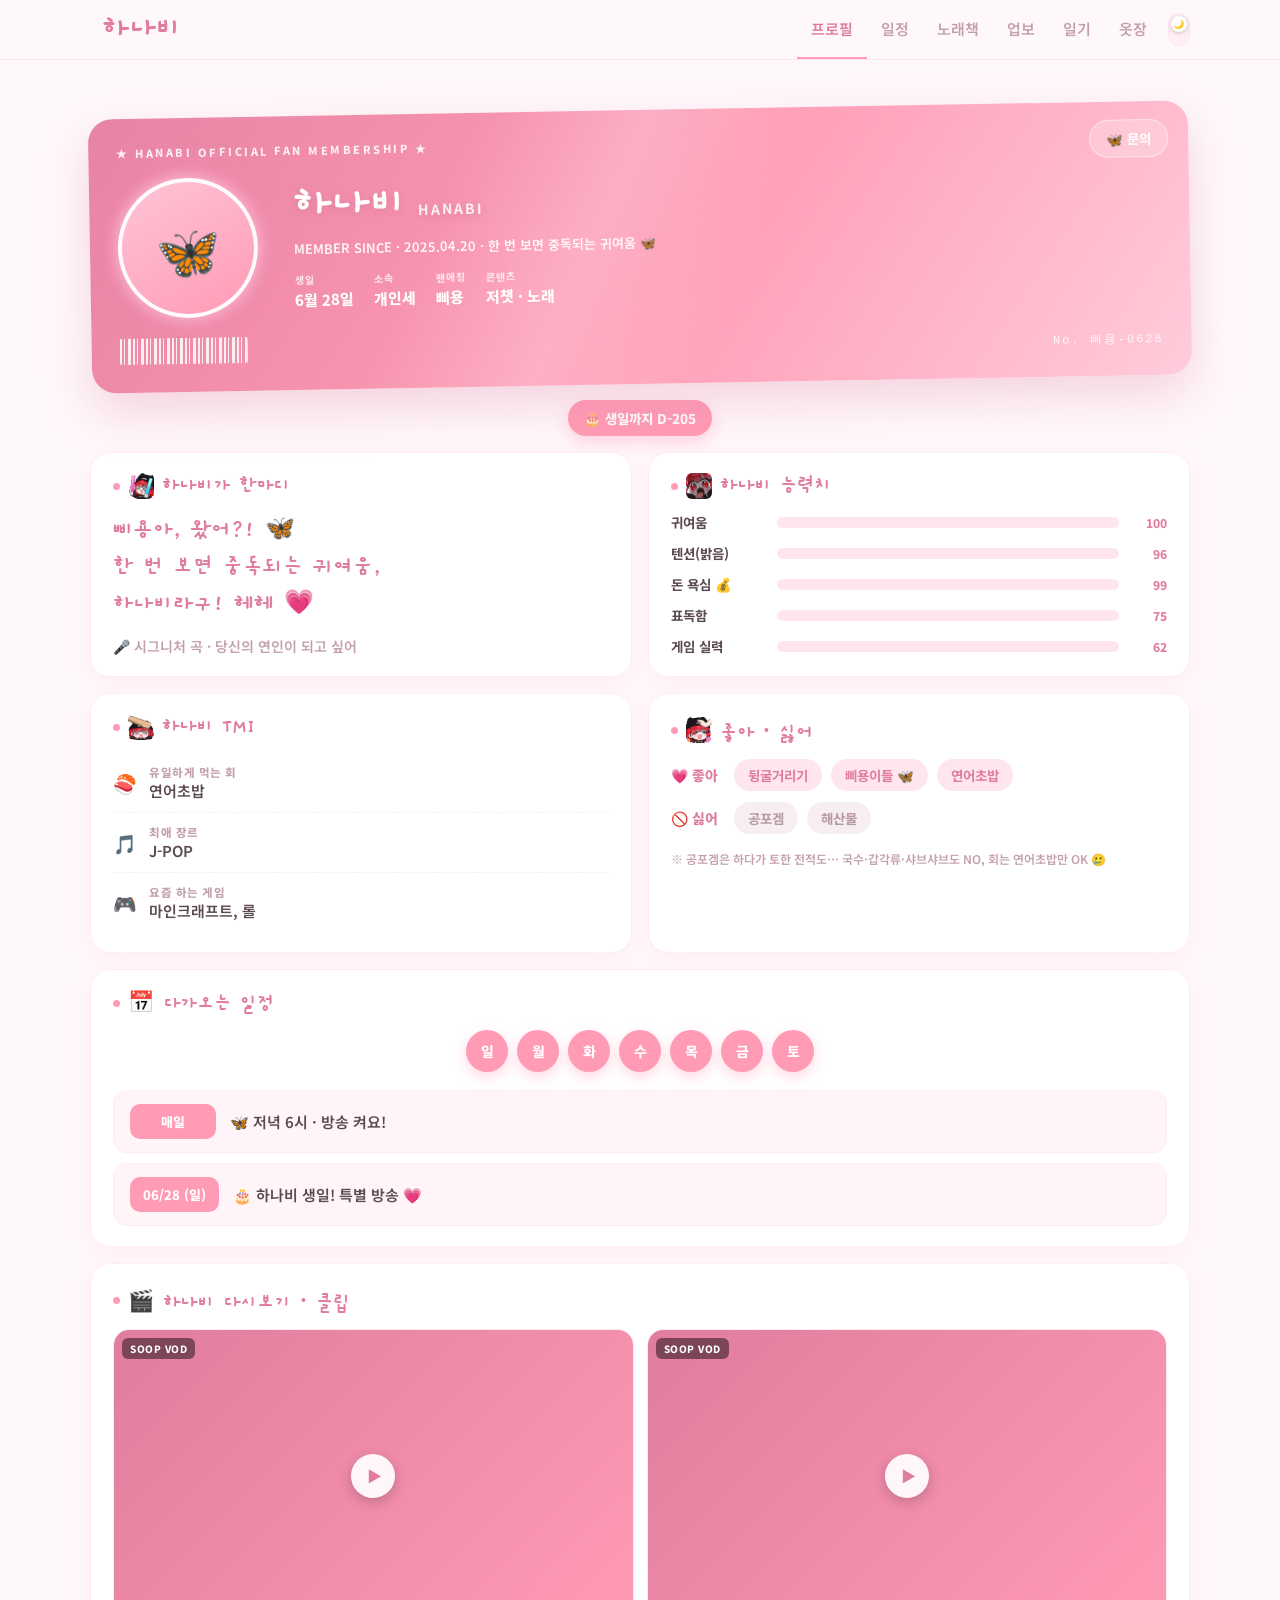
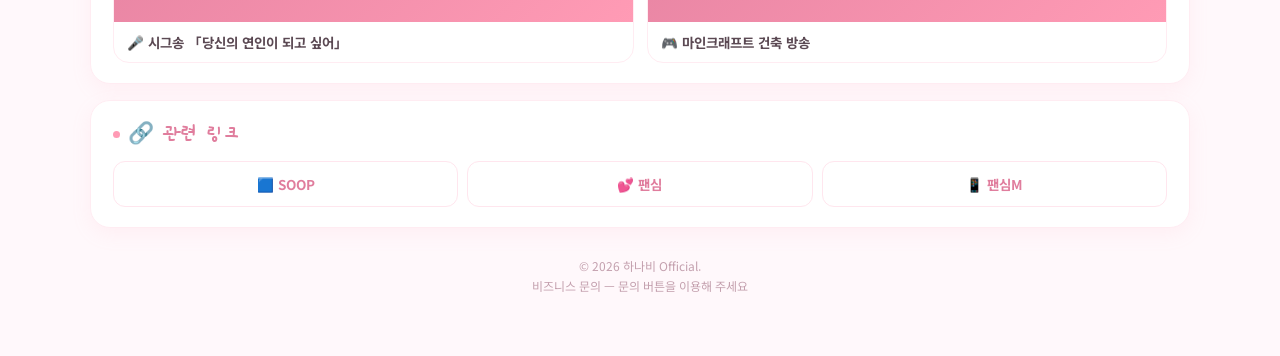
==== commit 7623f329: "Add files via upload" ====
--- a/index.html
+++ b/index.html
@@ -152,8 +152,8 @@
     .vod-title{ padding:10px 13px; font-size:13.5px; font-weight:700; }
 
     /* 관련 링크 */
-    .links{ display:grid; grid-template-columns:repeat(3,1fr); gap:9px; }
-    .link-btn{ display:flex; align-items:center; gap:7px; justify-content:center; border:1.5px solid var(--main-light); border-radius:12px; padding:12px; font-weight:700; font-size:13.5px; color:var(--main-dark); transition:all .15s; }
+    .links{ display:flex; flex-wrap:wrap; gap:9px; justify-content:center; }
+    .link-btn{ display:flex; align-items:center; gap:7px; justify-content:center; flex:1 1 0; min-width:0; border:1.5px solid var(--main-light); border-radius:12px; padding:12px; font-weight:700; font-size:13.5px; color:var(--main-dark); transition:all .15s; }
     .link-btn:hover{ background:var(--main-light); }
 
     /* ── 회원증 카드 ── */
@@ -187,7 +187,7 @@
       .e-id{ text-align:left; min-width:0; }
       .e-photo{ width:122px; height:122px; }
       .ovod-grid{ grid-template-columns:1fr; }
-      .links{ grid-template-columns:repeat(3,1fr); }
+      .link-btn{ font-size:12px; padding:11px 5px; gap:4px; }
     }
 
     /* ── 문의 모달 ── */
@@ -340,8 +340,6 @@
         <div class="ovod-grid" id="ovod-grid">
           <div class="vod-card"><div class="vod-thumb"><span class="tag">SOOP VOD</span><span class="play">▶</span></div><div class="vod-title">🎤 시그송 「당신의 연인이 되고 싶어」</div></div>
           <div class="vod-card"><div class="vod-thumb"><span class="tag">SOOP VOD</span><span class="play">▶</span></div><div class="vod-title">🎮 마인크래프트 건축 방송</div></div>
-          <div class="vod-card"><div class="vod-thumb"><span class="tag">SOOP VOD</span><span class="play">▶</span></div><div class="vod-title">🦋 삐용이들과 깊은 밤 저챗</div></div>
-          <div class="vod-card"><div class="vod-thumb"><span class="tag">SOOP VOD</span><span class="play">▶</span></div><div class="vod-title">🎮 롤 랭크 가는 날</div></div>
         </div>
       </div>
 
@@ -440,12 +438,10 @@
       if (el) { const v = (d[id] || '').trim(); el.textContent = v; el.style.display = v ? '' : 'none'; }
     });
 
-    // 관련 링크 (값 있으면 href 연결, 없으면 비활성)
-    [['link-soop'], ['link-fancim'], ['link-mfancim']].forEach(([id]) => {
+    // 관련 링크 — 셋 다 동일하게 표시 (주소 없으면 #, 채우면 연결)
+    ['link-soop', 'link-fancim', 'link-mfancim'].forEach(id => {
       const el = document.getElementById(id); if (!el) return;
-      const v = (d[id] || '').trim();
-      if (v) { el.href = v; el.style.opacity = ''; el.style.pointerEvents = ''; }
-      else { el.href = '#'; el.style.opacity = '.5'; el.style.pointerEvents = 'none'; }
+      el.href = (d[id] || '').trim() || '#';
     });
 
     // 방송 요일 (days → 동그라미 점등)
@@ -533,7 +529,45 @@
     if (el) el.textContent = d === 0 ? '🎂 생일 D-DAY!' : '🎂 생일까지 D-' + d;
   })();
 </script>
-<!-- 공통 연출(입자·클릭·기울기·프사톡). 모양은 fx.js 상단 설정에서 -->
+<!-- 공통 연출(가이드 §9): 입자·클릭 톡·카드 기울기·프사 톡·프사 바운스. 모양은 fx.js 상단 4줄 -->
 <script src="fx.js"></script>
+<!-- fx.js가 없을 때(단독 미리보기)만 도는 인라인 폴백 — 효과 동일 -->
+<script>
+(function(){
+  if (typeof window.fxHearts === 'function') return;   // fx.js 로드됨 → 폴백 불필요
+  if (window.matchMedia && matchMedia('(prefers-reduced-motion: reduce)').matches) return;
+  var fx = document.getElementById('fx');
+  var g = ['♡','✿','♡','❀','♡','✿'];
+  if (fx) for (var i=0;i<15;i++){
+    var s=document.createElement('span'); s.textContent=g[i%g.length];
+    s.style.left=Math.random()*100+'%'; s.style.fontSize=(11+Math.random()*16)+'px';
+    s.style.animationDuration=(9+Math.random()*9)+'s'; s.style.animationDelay=(-Math.random()*14)+'s';
+    fx.appendChild(s);
+  }
+  function pop(x,y,size){
+    var b=document.createElement('span'); b.textContent='🦋';
+    var dx=(Math.random()*60-30), rot=(Math.random()*44-22);
+    b.style.cssText='position:fixed;left:'+x+'px;top:'+y+'px;font-size:'+(size||24)+'px;pointer-events:none;z-index:999;transform:translate(-50%,-50%);transition:transform .9s ease-out,opacity .9s ease-out;will-change:transform,opacity;';
+    document.body.appendChild(b);
+    requestAnimationFrame(function(){ b.style.transform='translate(calc(-50% + '+dx+'px),-180%) rotate('+rot+'deg)'; b.style.opacity='0'; });
+    setTimeout(function(){ b.remove(); }, 900);
+  }
+  function bounce(el){
+    if (el && el.animate) el.animate(
+      [{transform:'scale(1)'},{transform:'scale(.88)'},{transform:'scale(1.06)'},{transform:'scale(1)'}],
+      { duration:420, easing:'ease-out' });
+  }
+  document.addEventListener('click', function(e){
+    if (e.target.closest('input, textarea')) return;
+    if (e.target.closest('#avatarWrap')) return;   // 프사는 아래 핸들러로
+    pop(e.clientX, e.clientY, 22);
+  });
+  var av = document.getElementById('avatarWrap');
+  if (av) av.addEventListener('click', function(e){
+    bounce(av);                                          // 프사 통통 튀기
+    for (var k=0;k<7;k++) pop(e.clientX, e.clientY, 18+Math.random()*14);   // + 🦋 펑
+  });
+})();
+</script>
 </body>
 </html>
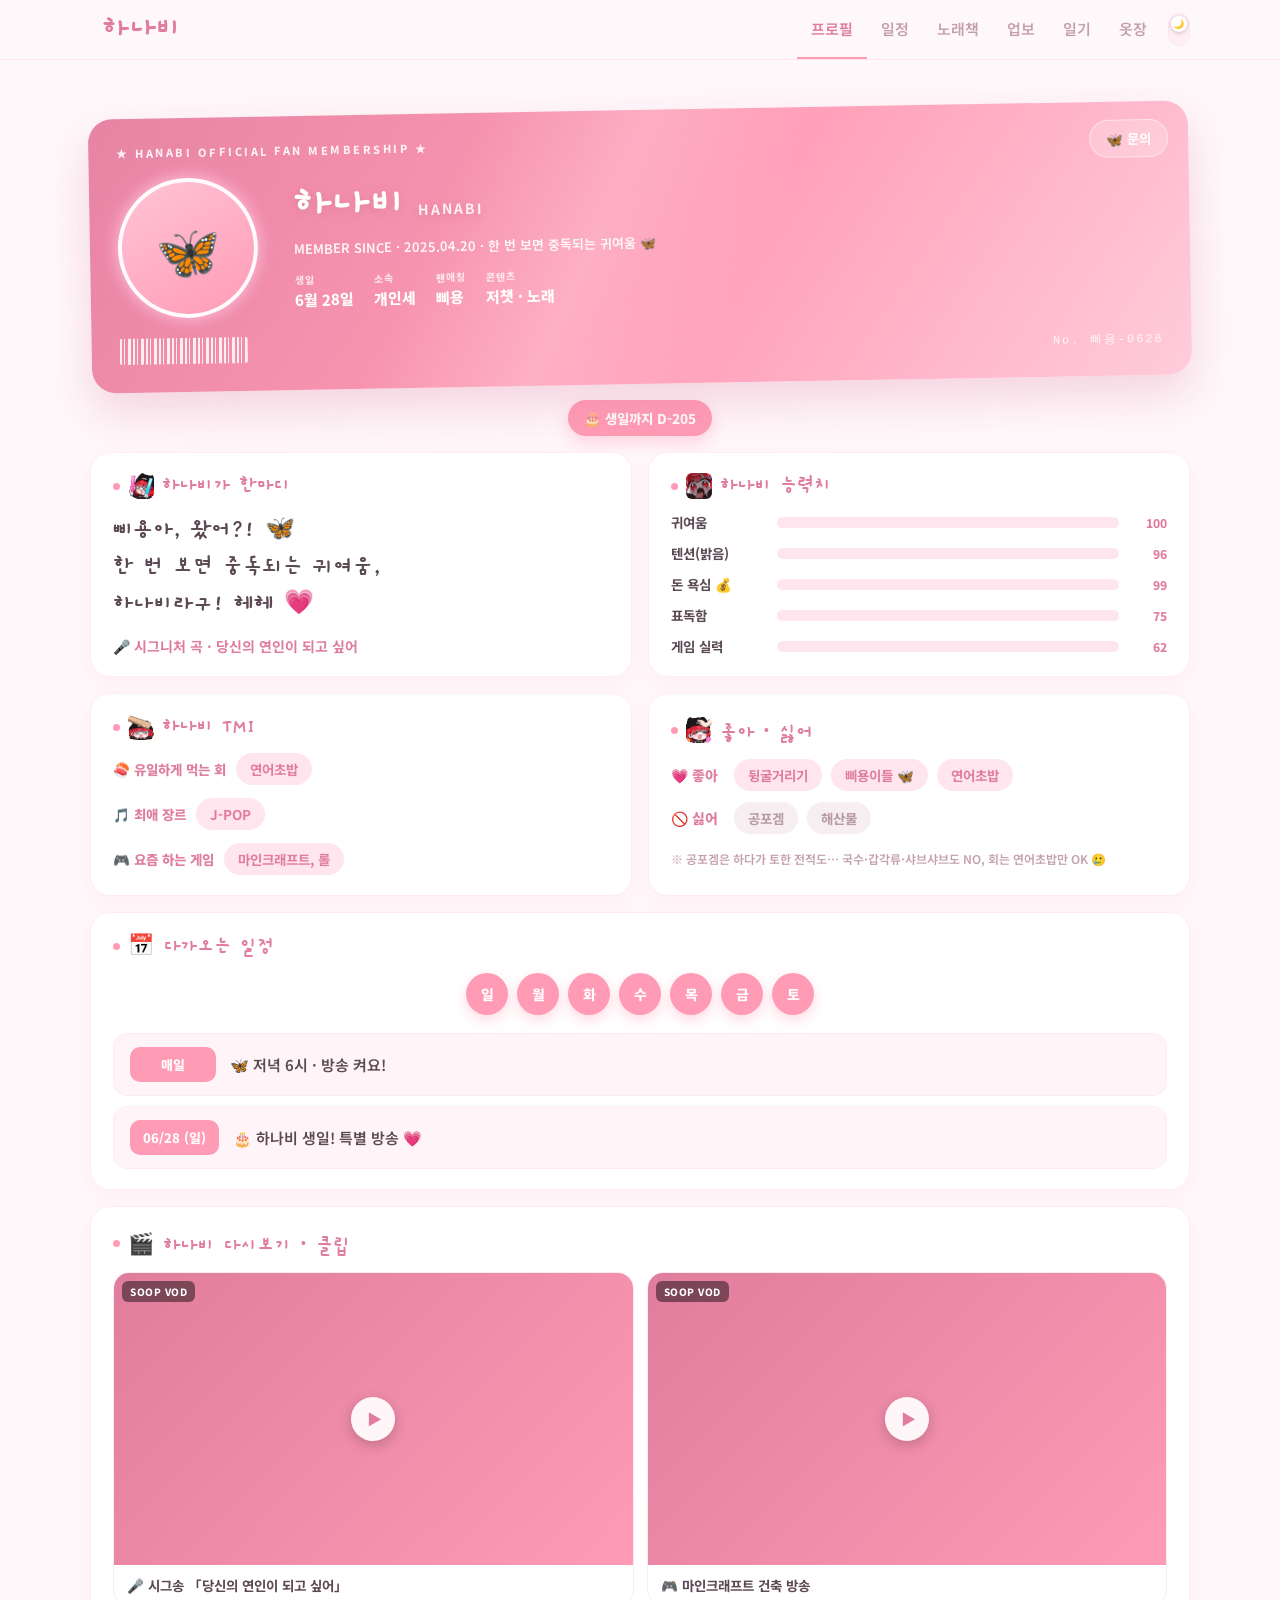
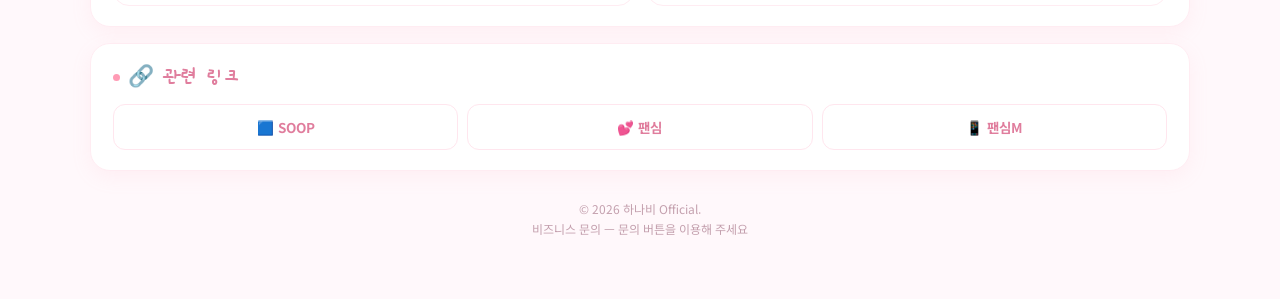
==== commit 3b22d2da: "Add files via upload" ====
--- a/index.html
+++ b/index.html
@@ -100,17 +100,15 @@
     .sect-ic{ width:26px; height:26px; object-fit:contain; border-radius:6px; flex-shrink:0; }
     .panel{ background:var(--card); border:1.5px solid var(--line); border-radius:20px; padding:20px 22px; box-shadow:0 6px 20px rgba(255,155,181,.10); }
 
-    .quote-box{ font-family:var(--display); font-size:24px; font-weight:700; color:var(--main-dark); line-height:1.55; }
-    .quote-sub{ font-size:14px; font-weight:600; color:var(--soft); margin-top:12px; }
+    .quote-box{ font-family:var(--display); font-size:24px; font-weight:700; color:var(--ink); line-height:1.55; }
+    .quote-sub{ font-size:14px; font-weight:700; color:var(--main-dark); margin-top:12px; }
     .quote-sub:empty{ display:none; }
 
-    /* TMI */
-    .tmi-list{ display:flex; flex-direction:column; }
-    .tmi-row{ display:flex; gap:12px; align-items:center; padding:11px 0; border-bottom:1px dashed var(--line); }
-    .tmi-row:last-child{ border-bottom:none; }
-    .tmi-ic{ font-size:19px; flex-shrink:0; }
-    .tmi-k{ font-size:11.5px; font-weight:800; color:var(--soft); letter-spacing:.5px; }
-    .tmi-v{ font-size:15px; font-weight:600; }
+    /* TMI — 좋아싫어처럼 라벨 + 박스(chip) */
+    .tmi-list{ display:flex; flex-direction:column; gap:13px; }
+    .tmi-row{ display:flex; align-items:center; gap:10px; flex-wrap:wrap; }
+    .tmi-lab{ font-size:13.5px; font-weight:800; color:var(--main-dark); display:inline-flex; align-items:center; gap:6px; }
+    .tmi-row .chip:empty{ display:none; }
 
     /* 능력치 */
     .stats{ display:flex; flex-direction:column; gap:11px; }
@@ -260,17 +258,17 @@
           <span id="avatarEmoji">🦋</span>
         </div>
         <div class="e-id">
-          <div class="e-name"><span id="info-name">하나비</span> <em>HANABI</em></div>
-          <div class="e-since">MEMBER SINCE · 2025.04.20 · 한 번 보면 중독되는 귀여움 🦋</div>
+          <div class="e-name"><span id="info-name">하나비</span> <em id="info-name-en">HANABI</em></div>
+          <div class="e-since">MEMBER SINCE · <span id="info-debut">2025.04.20</span> · <span id="info-bio">한 번 보면 중독되는 귀여움 🦋</span></div>
           <div class="e-stats">
-            <div class="e-stat"><div class="k">생일</div><div class="v">6월 28일</div></div>
-            <div class="e-stat"><div class="k">소속</div><div class="v">개인세</div></div>
+            <div class="e-stat"><div class="k">생일</div><div class="v" id="info-birthday">6월 28일</div></div>
+            <div class="e-stat"><div class="k">소속</div><div class="v" id="info-agency">개인세</div></div>
             <div class="e-stat"><div class="k">팬애칭</div><div class="v" id="info-fandom">삐용</div></div>
-            <div class="e-stat"><div class="k">콘텐츠</div><div class="v">저챗 · 노래</div></div>
+            <div class="e-stat"><div class="k">콘텐츠</div><div class="v" id="info-content">저챗 · 노래</div></div>
           </div>
         </div>
       </div>
-      <div class="e-foot"><div class="e-barcode"></div><div class="e-no">No. 삐용-0628</div></div>
+      <div class="e-foot"><div class="e-barcode"></div><div class="e-no">No. <span id="info-cardno">삐용-0628</span></div></div>
     </div>
 
     <div style="display:flex;justify-content:center;"><span class="dday" id="dday"></span></div>
@@ -288,11 +286,11 @@
       <div class="panel">
         <div class="sect-title"><img class="sect-ic" src="[data-uri]" alt="">하나비 능력치</div>
         <div class="stats">
-          <div class="stat-row"><span class="lab">귀여움</span><span class="bar"><span class="fill" style="width:100%"></span></span><span class="pct">100</span></div>
-          <div class="stat-row"><span class="lab">텐션(밝음)</span><span class="bar"><span class="fill" style="width:96%"></span></span><span class="pct">96</span></div>
-          <div class="stat-row"><span class="lab">돈 욕심 💰</span><span class="bar"><span class="fill" style="width:99%"></span></span><span class="pct">99</span></div>
-          <div class="stat-row"><span class="lab">표독함</span><span class="bar"><span class="fill" style="width:75%"></span></span><span class="pct">75</span></div>
-          <div class="stat-row"><span class="lab">게임 실력</span><span class="bar"><span class="fill" style="width:62%"></span></span><span class="pct">62</span></div>
+          <div class="stat-row" id="stat1-row"><span class="lab" id="stat1-lab"></span><span class="bar"><span class="fill" id="stat1-fill"></span></span><span class="pct" id="stat1-pct"></span></div>
+          <div class="stat-row" id="stat2-row"><span class="lab" id="stat2-lab"></span><span class="bar"><span class="fill" id="stat2-fill"></span></span><span class="pct" id="stat2-pct"></span></div>
+          <div class="stat-row" id="stat3-row"><span class="lab" id="stat3-lab"></span><span class="bar"><span class="fill" id="stat3-fill"></span></span><span class="pct" id="stat3-pct"></span></div>
+          <div class="stat-row" id="stat4-row"><span class="lab" id="stat4-lab"></span><span class="bar"><span class="fill" id="stat4-fill"></span></span><span class="pct" id="stat4-pct"></span></div>
+          <div class="stat-row" id="stat5-row"><span class="lab" id="stat5-lab"></span><span class="bar"><span class="fill" id="stat5-fill"></span></span><span class="pct" id="stat5-pct"></span></div>
         </div>
       </div>
 
@@ -300,9 +298,9 @@
       <div class="panel">
         <div class="sect-title"><img class="sect-ic" src="[data-uri]" alt="">하나비 TMI</div>
         <div class="tmi-list">
-          <div class="tmi-row"><span class="tmi-ic">🍣</span><div><div class="tmi-k">유일하게 먹는 회</div><div class="tmi-v" id="tmi-food"></div></div></div>
-          <div class="tmi-row"><span class="tmi-ic">🎵</span><div><div class="tmi-k">최애 장르</div><div class="tmi-v" id="tmi-song"></div></div></div>
-          <div class="tmi-row"><span class="tmi-ic">🎮</span><div><div class="tmi-k">요즘 하는 게임</div><div class="tmi-v" id="tmi-book"></div></div></div>
+          <div class="tmi-row"><span class="tmi-lab">🍣 유일하게 먹는 회</span><span class="chip" id="tmi-food"></span></div>
+          <div class="tmi-row"><span class="tmi-lab">🎵 최애 장르</span><span class="chip" id="tmi-song"></span></div>
+          <div class="tmi-row"><span class="tmi-lab">🎮 요즘 하는 게임</span><span class="chip" id="tmi-book"></span></div>
         </div>
       </div>
 
@@ -380,9 +378,13 @@
   const defaults = {
     'soop-id': 'njcy040628',
     avatar: 'https://media.discordapp.net/attachments/1491507864429269004/1518097857905819778/Honeycam_2026-04-02_14-23-13.gif?ex=6a38ae4e&is=6a375cce&hm=020aabccb123e61a4e228561f84d3f470d7c712e2c52903b4cb1162a5ae8467f&=',
-    'info-name': '하나비',
-    'info-catchphrase': '한 번 보면 중독되는 귀여움',
-    'info-tags': '', 'info-mbti': '', 'info-fandom': '삐용', 'info-dates': '데뷔 2025.04.20',
+    'info-name': '하나비', 'info-name-en': 'HANABI',
+    'info-debut': '2025.04.20', 'info-bio': '한 번 보면 중독되는 귀여움 🦋',
+    'info-birthday': '6월 28일', 'info-agency': '개인세', 'info-fandom': '삐용', 'info-content': '저챗 · 노래',
+    'info-cardno': '삐용-0628',
+    'stat1-lab': '귀여움', 'stat1-val': '100', 'stat2-lab': '텐션(밝음)', 'stat2-val': '96',
+    'stat3-lab': '돈 욕심 💰', 'stat3-val': '99', 'stat4-lab': '표독함', 'stat4-val': '75',
+    'stat5-lab': '게임 실력', 'stat5-val': '62',
     like1: '뒹굴거리기', like2: '삐용이들 🦋', like3: '연어초밥', like4: '',
     dislike1: '공포겜', dislike2: '해산물',
     'tmi-food': '연어초밥', 'tmi-song': 'J-POP', 'tmi-book': '마인크래프트, 롤',
@@ -420,17 +422,29 @@
     const hsEl = document.getElementById('head-sub'); if (hsEl) hsEl.textContent = d['head-sub'] || '';
     const msgEl = document.getElementById('msg'); if (msgEl) msgEl.innerHTML = (d.msg || '').replace(/\n/g, '<br>');
 
-    ['info-catchphrase', 'info-mbti', 'info-fandom', 'info-dates'].forEach(id => {
+    ['info-name-en', 'info-debut', 'info-bio', 'info-birthday', 'info-agency', 'info-fandom', 'info-content', 'info-cardno'].forEach(id => {
       const el = document.getElementById(id); if (el) el.textContent = d[id] || '';
     });
-    const tagsEl = document.getElementById('info-tags');
-    if (tagsEl) tagsEl.innerHTML = (d['info-tags'] || '').split(',').filter(t => t.trim())
-      .map(t => `<span class="chip">${t.trim()}</span>`).join('');
 
     // TMI
     ['tmi-food', 'tmi-song', 'tmi-book'].forEach(id => {
       const el = document.getElementById(id); if (el) el.textContent = d[id] || '';
     });
+
+    // 능력치 (이름 비면 그 줄 숨김 · 값=막대 길이)
+    for (let i = 1; i <= 5; i++) {
+      const lab = (d['stat' + i + '-lab'] || '').trim();
+      const val = (d['stat' + i + '-val'] || '').trim();
+      const n = Math.max(0, Math.min(100, parseInt(val, 10) || 0));
+      const row = document.getElementById('stat' + i + '-row');
+      const labEl = document.getElementById('stat' + i + '-lab');
+      const fillEl = document.getElementById('stat' + i + '-fill');
+      const pctEl = document.getElementById('stat' + i + '-pct');
+      if (labEl) labEl.textContent = lab;
+      if (fillEl) fillEl.style.width = n + '%';
+      if (pctEl) pctEl.textContent = val;
+      if (row) row.style.display = lab ? '' : 'none';
+    }
 
     // 좋아/싫어 (빈 값은 자동 숨김)
     ['like1', 'like2', 'like3', 'like4', 'dislike1', 'dislike2'].forEach(id => {
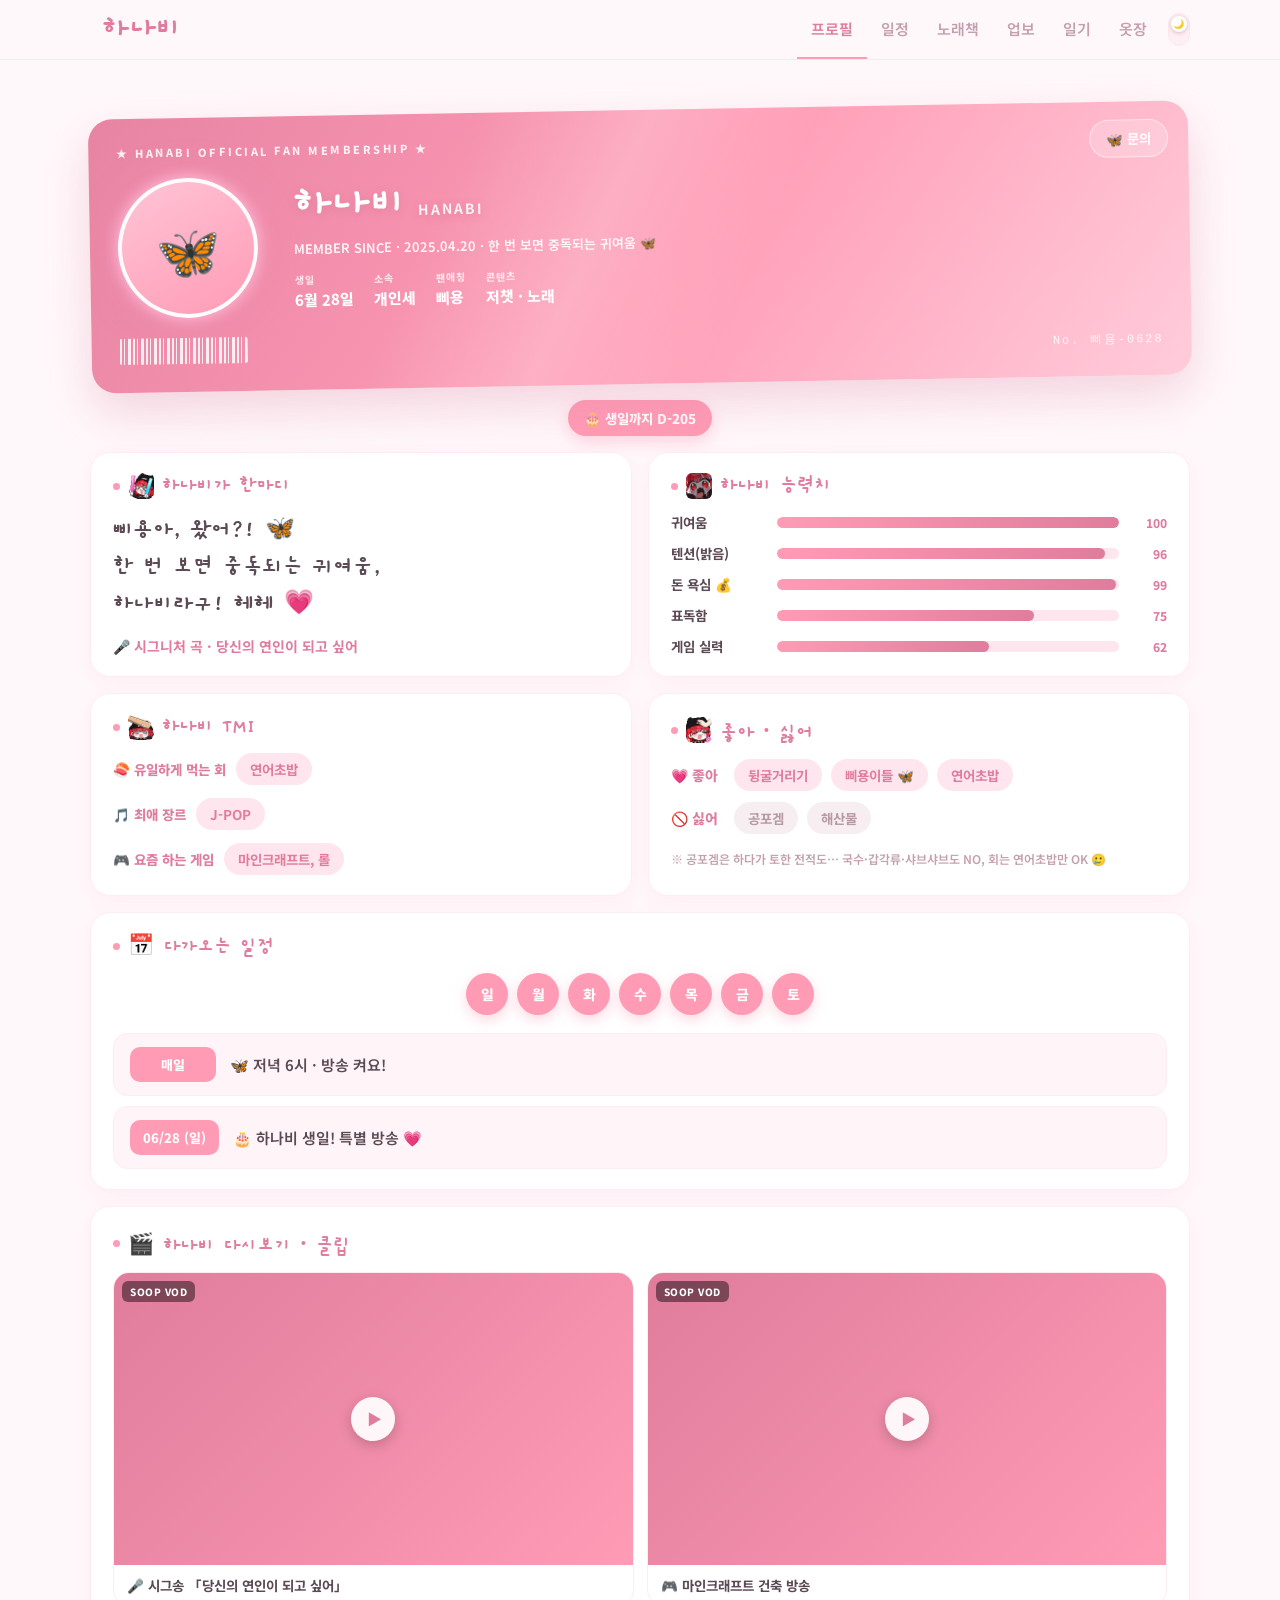
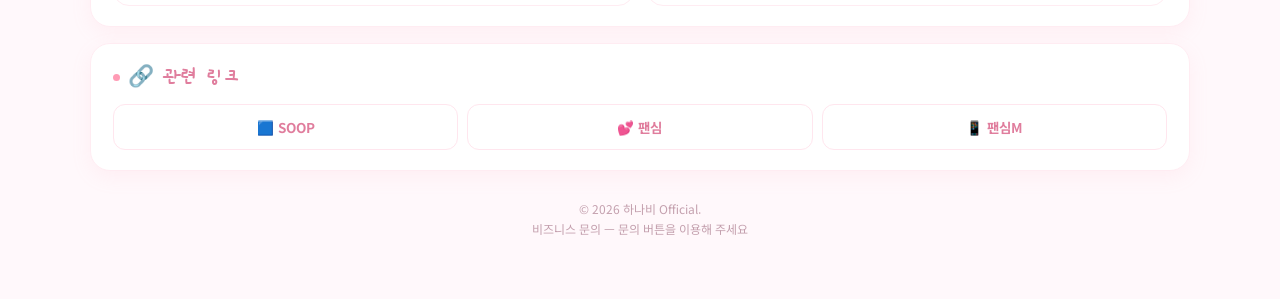
==== commit 014a4238: "Add files via upload" ====
--- a/index.html
+++ b/index.html
@@ -115,7 +115,7 @@
     .stat-row{ display:grid; grid-template-columns:96px 1fr 38px; align-items:center; gap:10px; }
     .stat-row .lab{ font-size:13.5px; font-weight:700; }
     .stat-row .bar{ height:11px; border-radius:999px; background:var(--main-light); overflow:hidden; }
-    .stat-row .fill{ height:100%; border-radius:999px; background:linear-gradient(90deg,var(--main),var(--main-dark)); }
+    .stat-row .fill{ display:block; width:0; height:100%; border-radius:999px; background:linear-gradient(90deg,var(--main),var(--main-dark)); transition:width .6s ease; }
     .stat-row .pct{ font-size:12px; font-weight:800; color:var(--main-dark); text-align:right; }
 
     /* 좋아 싫어 */
@@ -286,11 +286,11 @@
       <div class="panel">
         <div class="sect-title"><img class="sect-ic" src="[data-uri]" alt="">하나비 능력치</div>
         <div class="stats">
-          <div class="stat-row" id="stat1-row"><span class="lab" id="stat1-lab"></span><span class="bar"><span class="fill" id="stat1-fill"></span></span><span class="pct" id="stat1-pct"></span></div>
-          <div class="stat-row" id="stat2-row"><span class="lab" id="stat2-lab"></span><span class="bar"><span class="fill" id="stat2-fill"></span></span><span class="pct" id="stat2-pct"></span></div>
-          <div class="stat-row" id="stat3-row"><span class="lab" id="stat3-lab"></span><span class="bar"><span class="fill" id="stat3-fill"></span></span><span class="pct" id="stat3-pct"></span></div>
-          <div class="stat-row" id="stat4-row"><span class="lab" id="stat4-lab"></span><span class="bar"><span class="fill" id="stat4-fill"></span></span><span class="pct" id="stat4-pct"></span></div>
-          <div class="stat-row" id="stat5-row"><span class="lab" id="stat5-lab"></span><span class="bar"><span class="fill" id="stat5-fill"></span></span><span class="pct" id="stat5-pct"></span></div>
+          <div class="stat-row" id="stat1-row"><span class="lab" id="stat1-lab"></span><span class="bar"><span class="fill" id="stat1-fill" style="width:100%"></span></span><span class="pct" id="stat1-pct"></span></div>
+          <div class="stat-row" id="stat2-row"><span class="lab" id="stat2-lab"></span><span class="bar"><span class="fill" id="stat2-fill" style="width:96%"></span></span><span class="pct" id="stat2-pct"></span></div>
+          <div class="stat-row" id="stat3-row"><span class="lab" id="stat3-lab"></span><span class="bar"><span class="fill" id="stat3-fill" style="width:99%"></span></span><span class="pct" id="stat3-pct"></span></div>
+          <div class="stat-row" id="stat4-row"><span class="lab" id="stat4-lab"></span><span class="bar"><span class="fill" id="stat4-fill" style="width:75%"></span></span><span class="pct" id="stat4-pct"></span></div>
+          <div class="stat-row" id="stat5-row"><span class="lab" id="stat5-lab"></span><span class="bar"><span class="fill" id="stat5-fill" style="width:62%"></span></span><span class="pct" id="stat5-pct"></span></div>
         </div>
       </div>
 
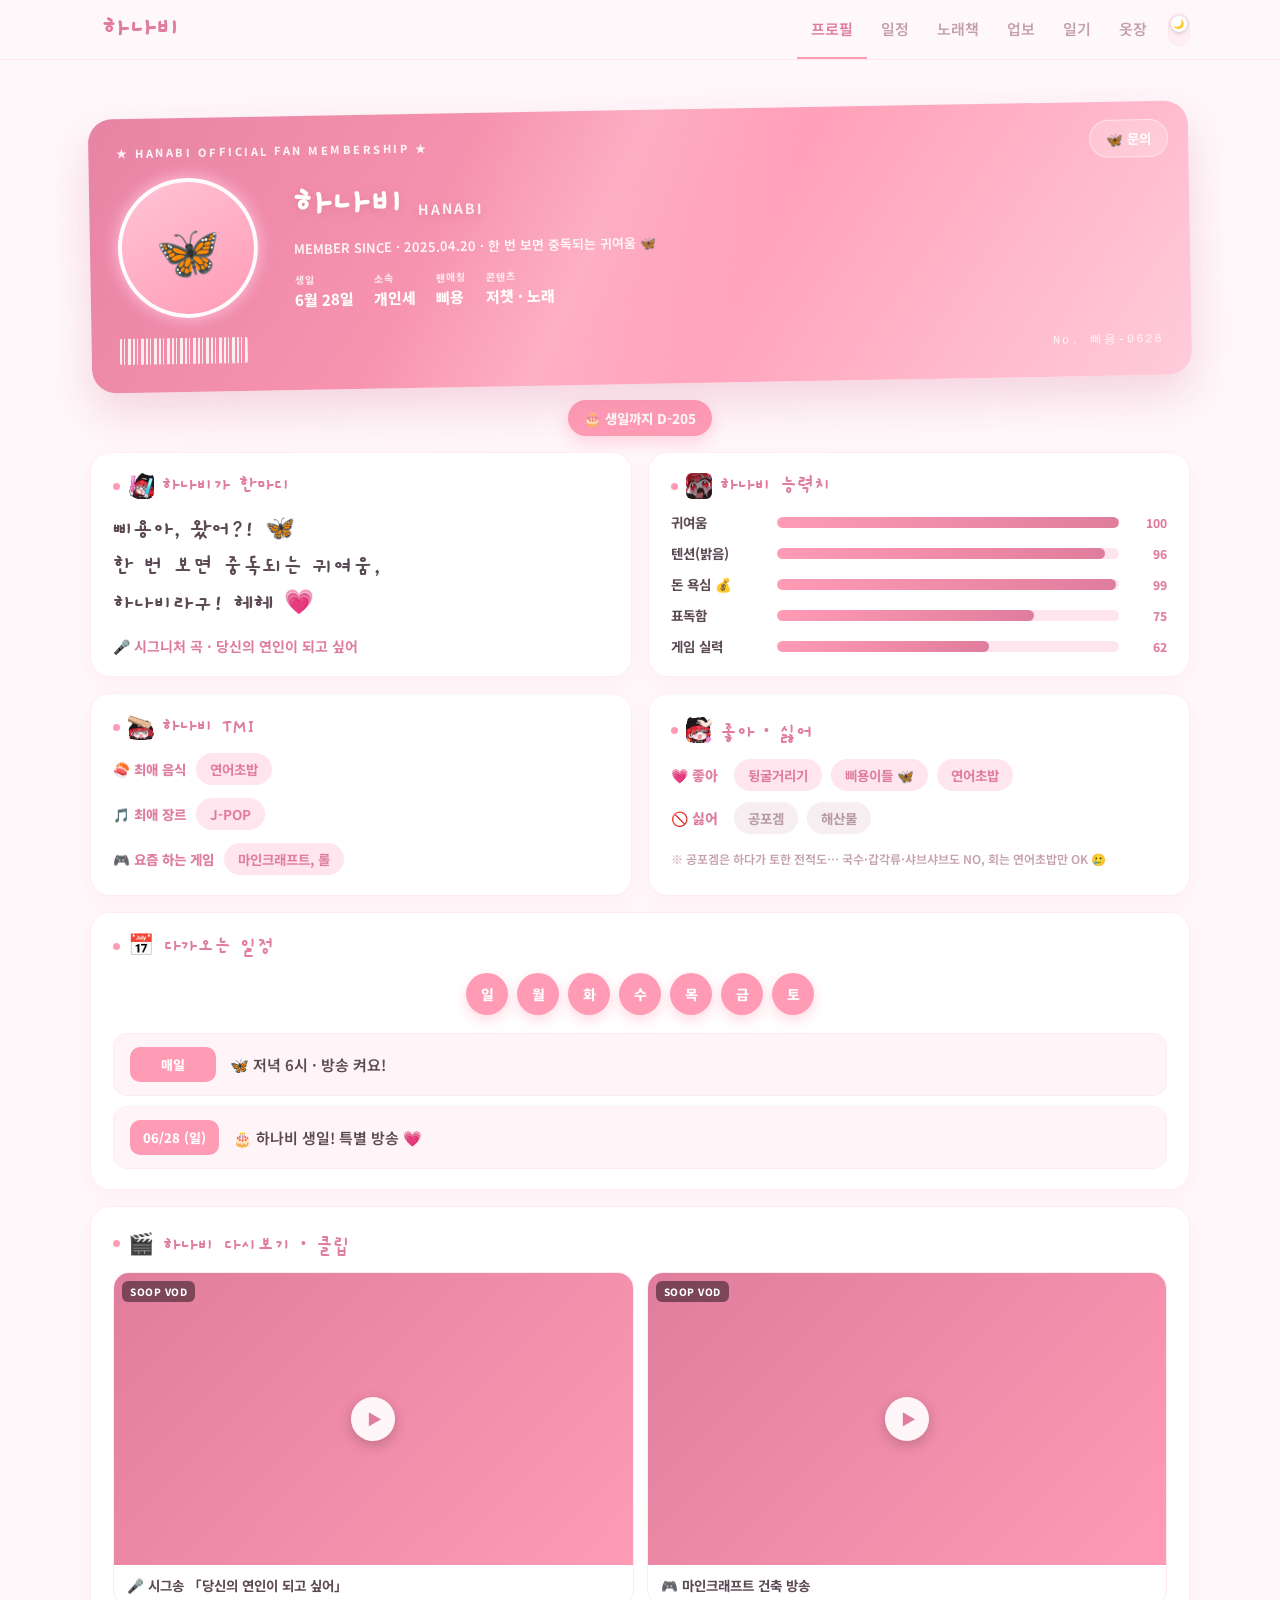
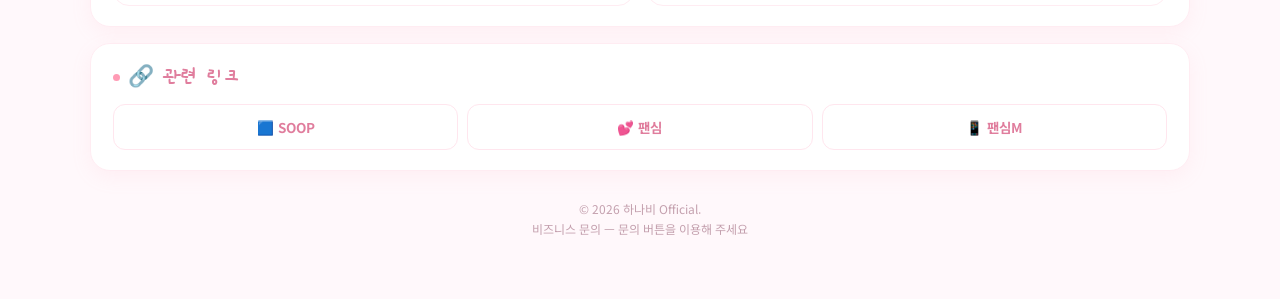
==== commit 5173e2b4: "Update index.html" ====
--- a/index.html
+++ b/index.html
@@ -54,7 +54,7 @@
 
     /* 떠다니는 입자(연출) */
     #fx{ position:fixed; inset:0; overflow:hidden; pointer-events:none; z-index:0; }
-    #fx span{ position:absolute; bottom:-40px; color:var(--main); opacity:0; animation:rise linear infinite; }
+    #fx .fxfb{ position:absolute; bottom:-40px; color:var(--main); opacity:0; animation:rise linear infinite; }
     @keyframes rise{ 0%{transform:translateY(0) rotate(0);opacity:0;} 10%{opacity:.40;} 90%{opacity:.40;} 100%{transform:translateY(-106vh) rotate(40deg);opacity:0;} }
     @media (prefers-reduced-motion: reduce){ #fx{display:none;} }
 
@@ -298,7 +298,7 @@
       <div class="panel">
         <div class="sect-title"><img class="sect-ic" src="[data-uri]" alt="">하나비 TMI</div>
         <div class="tmi-list">
-          <div class="tmi-row"><span class="tmi-lab">🍣 유일하게 먹는 회</span><span class="chip" id="tmi-food"></span></div>
+          <div class="tmi-row"><span class="tmi-lab">🍣 최애 음식</span><span class="chip" id="tmi-food"></span></div>
           <div class="tmi-row"><span class="tmi-lab">🎵 최애 장르</span><span class="chip" id="tmi-song"></span></div>
           <div class="tmi-row"><span class="tmi-lab">🎮 요즘 하는 게임</span><span class="chip" id="tmi-book"></span></div>
         </div>
@@ -553,7 +553,7 @@
   var fx = document.getElementById('fx');
   var g = ['♡','✿','♡','❀','♡','✿'];
   if (fx) for (var i=0;i<15;i++){
-    var s=document.createElement('span'); s.textContent=g[i%g.length];
+    var s=document.createElement('span'); s.className='fxfb'; s.textContent=g[i%g.length];
     s.style.left=Math.random()*100+'%'; s.style.fontSize=(11+Math.random()*16)+'px';
     s.style.animationDuration=(9+Math.random()*9)+'s'; s.style.animationDelay=(-Math.random()*14)+'s';
     fx.appendChild(s);
